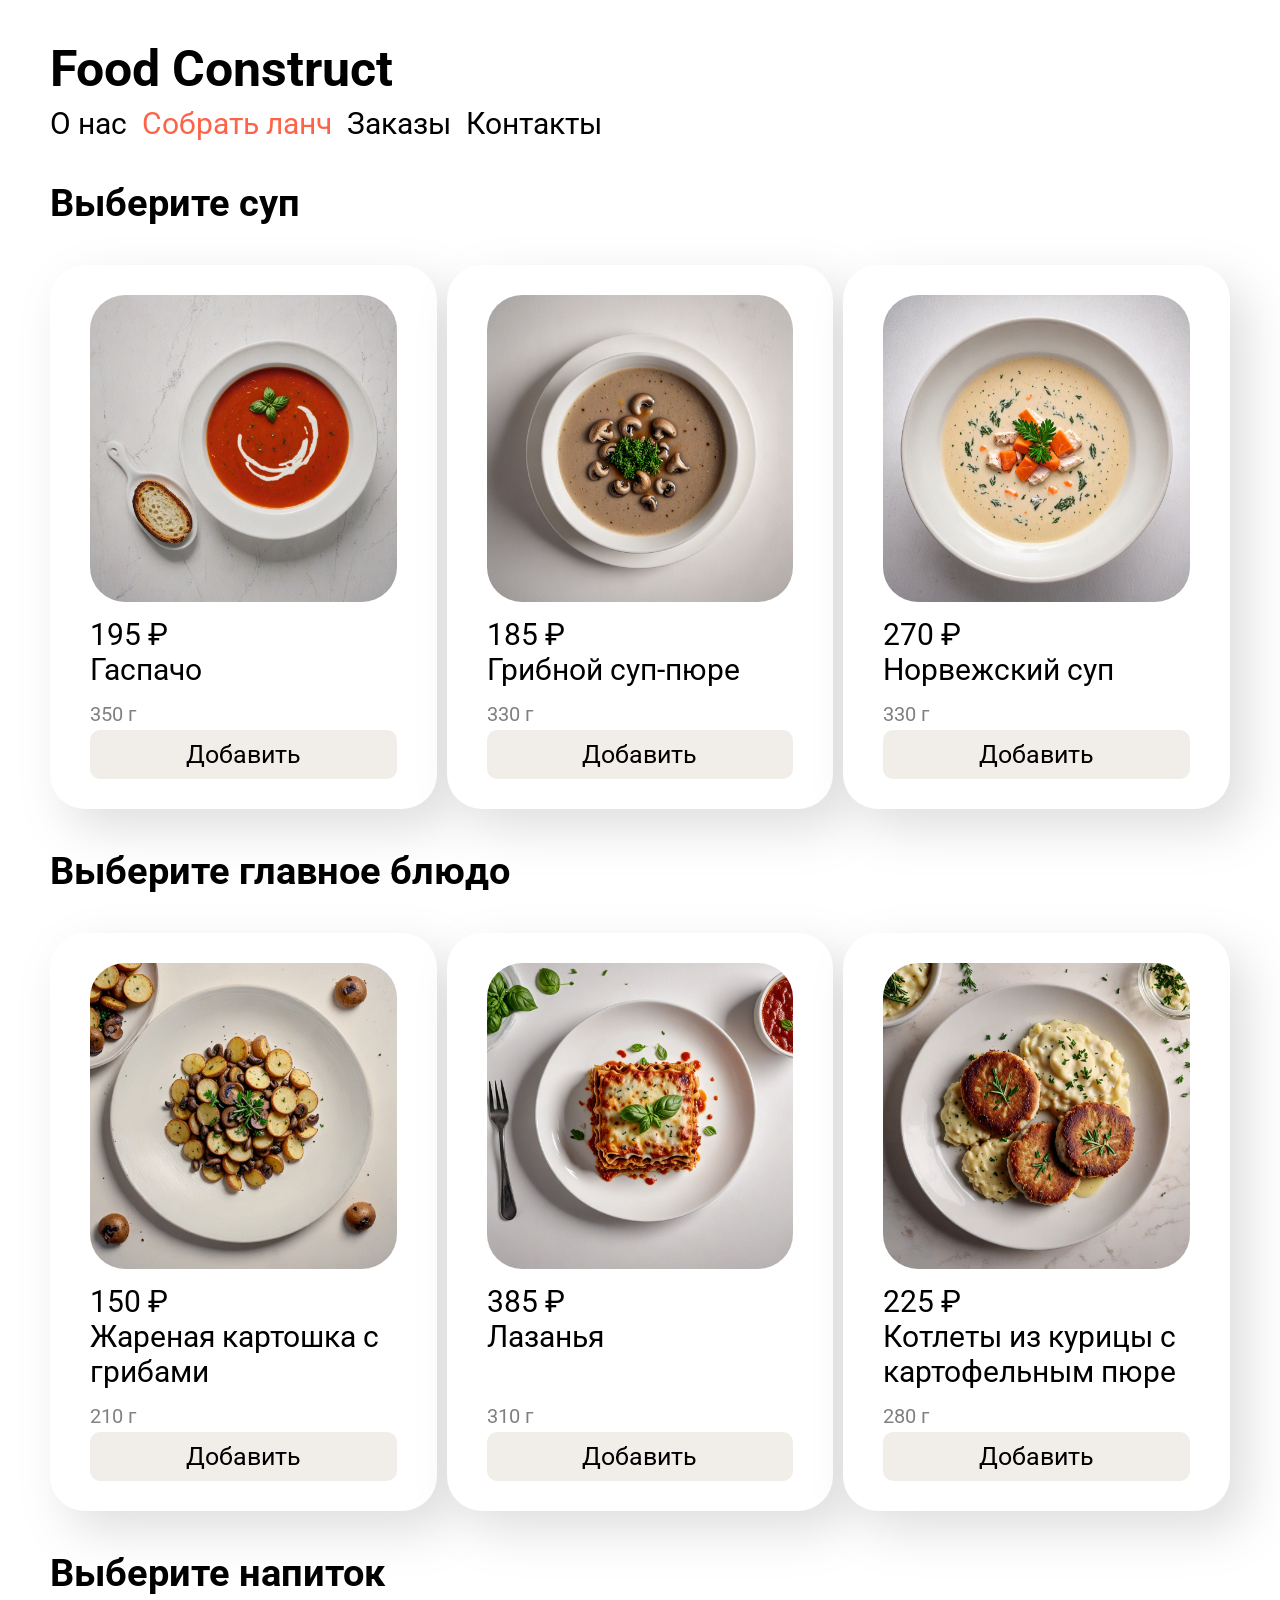
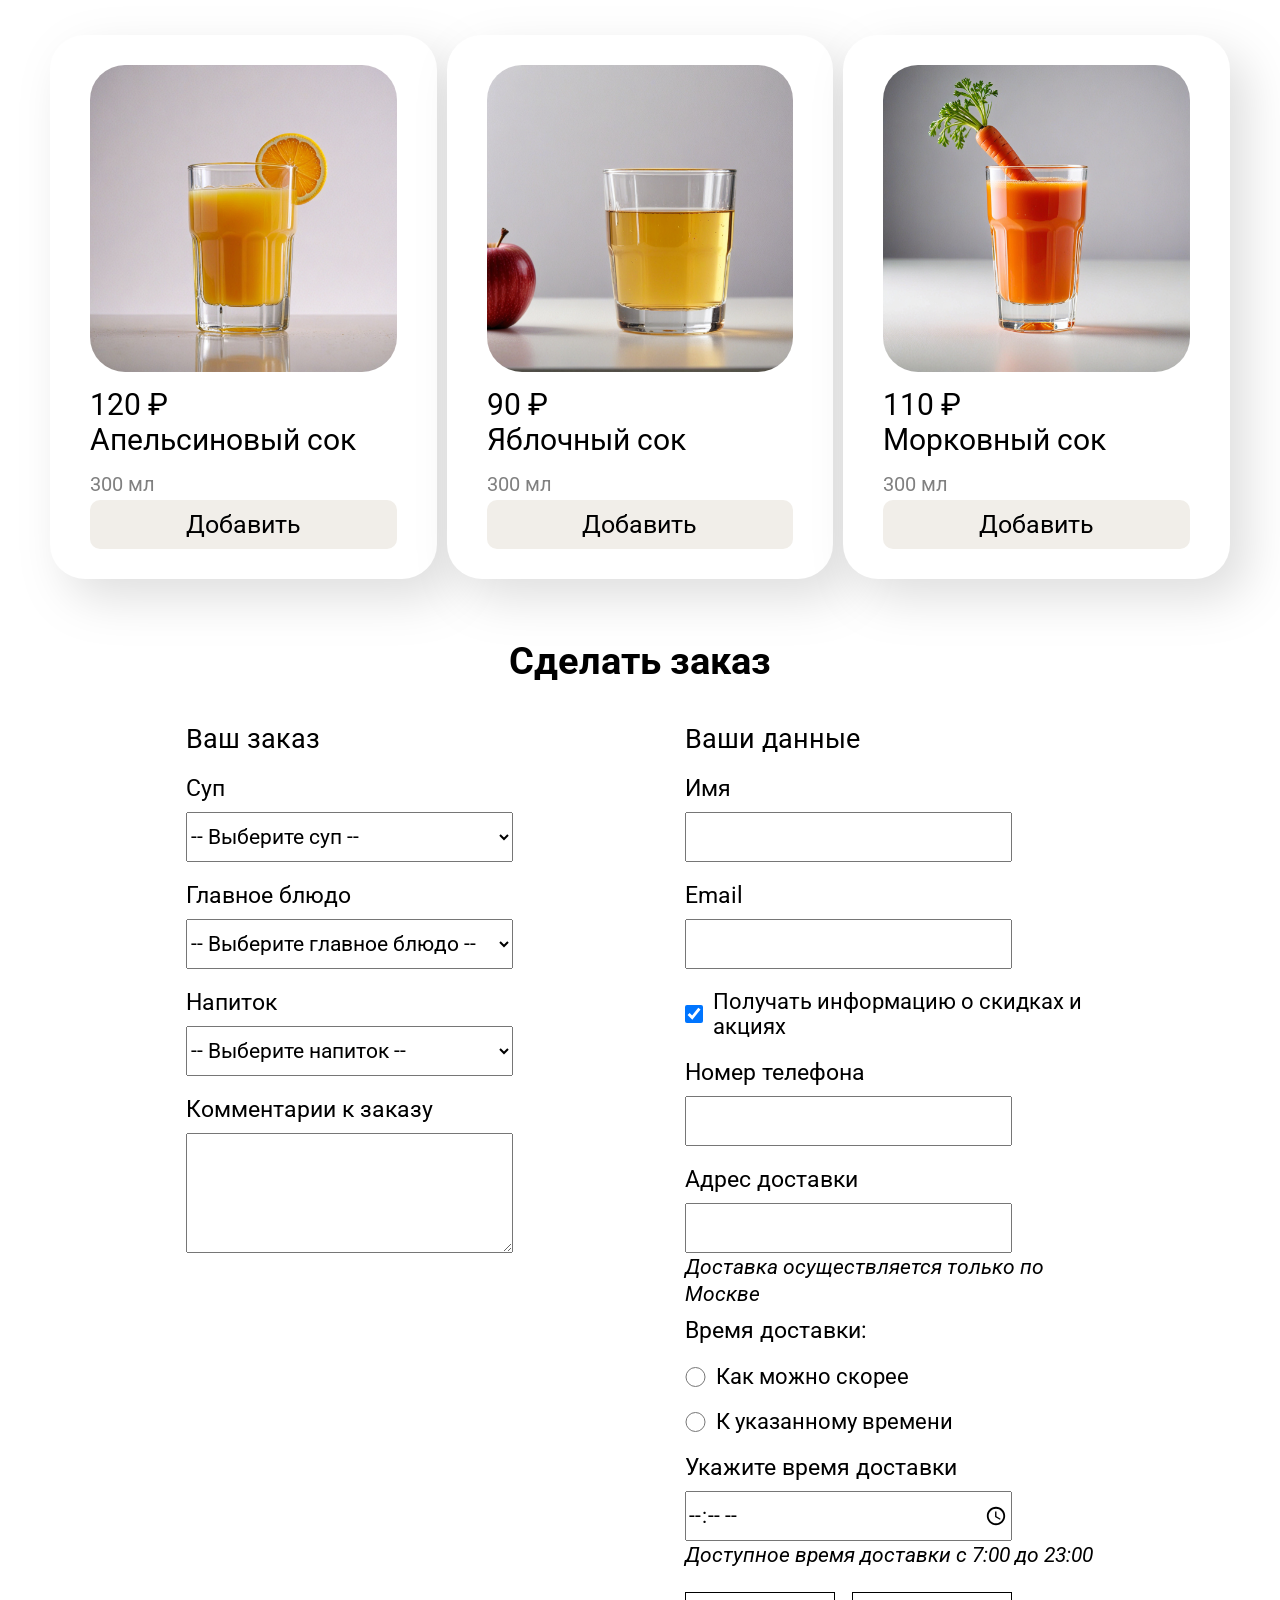
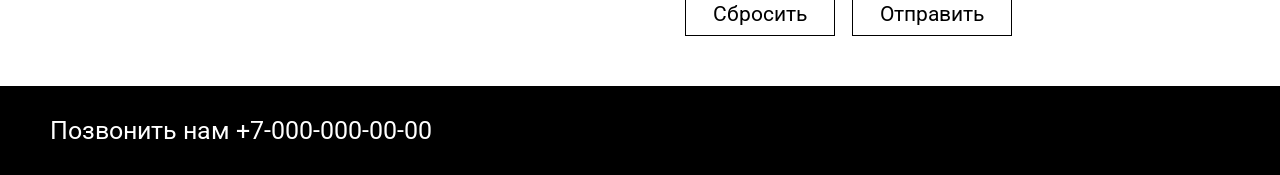
==== make_lunch.html @ e3c6b000 "laba 3" ====
<!DOCTYPE html>
<html lang="ru">
<head>
  <meta charset="UTF-8">
  <meta name="viewport" content="width=device-width, initial-scale=1.0">
  <link rel="stylesheet" href="./styles/make_lunch.css">
  <link rel="preconnect" href="https://fonts.googleapis.com">
  <link rel="preconnect" href="https://fonts.gstatic.com" crossorigin>
  <link href="https://fonts.googleapis.com/css2?family=Roboto:ital,wght@0,100;0,300;0,400;0,500;0,700;0,900;1,100;1,300;1,400;1,500;1,700;1,900&display=swap" rel="stylesheet">
  <title>Vidanova</title>
</head>
<body>
  <header>
    <h1>Food Construct</h1>
    <nav>
        <a href="./index.html">О нас</a>
        <a class="active" href="./make_lunch.html">Собрать ланч</a>
        <a href="#popular">Заказы</a>
        <a href="#contacts">Контакты</a>
    </nav>
  </header>
  <main>
    <section>
      <h2>Выберите суп</h2>
      <div class="dish" id="dish_soup">
        <div class="dish_elem">
          <img src="./src/soups/gazpacho.jpg" alt="soup">
          <p class="price">195 &#8381</p>
          <p class="name">Гаспачо</p>
          <p class="weight">350 г</p>
          <button>Добавить</button>
        </div>
        <div class="dish_elem">
          <img src="./src/soups/mushroom_soup.jpg" alt="soup">
          <p class="price">185 &#8381</p>
          <p class="name">Грибной суп-пюре</p>
          <p class="weight">330 г</p>
          <button>Добавить</button>
        </div>
        <div class="dish_elem">
          <img src="./src/soups/norwegian_soup.jpg" alt="soup">
          <p class="price">270 &#8381</p>
          <p class="name">Норвежский суп</p>
          <p class="weight">330 г</p>
          <button>Добавить</button>
        </div>
      </div>
    </section>
    <section>
      <h2>Выберите главное блюдо</h2>
      <div class="dish" id="dish_main_dish">
        <div class="dish_elem">
          <img src="./src/main_course/friedpotatoeswithmushrooms1.jpg" alt="main_dish ">
          <p class="price">150 &#8381</p>
          <p class="name">Жареная картошка с грибами</p>
          <p class="weight">210 г</p>
          <button>Добавить</button>
        </div>
        <div class="dish_elem">
          <img src="./src/main_course/lasagna.jpg" alt="main_dish">
          <p class="price">385 &#8381</p>
          <p class="name">Лазанья</p>
          <p class="weight">310 г</p>
          <button>Добавить</button>
        </div>
        <div class="dish_elem">
          <img src="./src/main_course/chickencutletsandmashedpotatoes.jpg" alt="main_dish">
          <p class="price">225 &#8381</p>
          <p class="name">Котлеты из курицы с картофельным пюре</p>
          <p class="weight">280 г</p>
          <button>Добавить</button>
        </div>
      </div>
    </section>
    <section>
      <h2>Выберите напиток</h2>
      <div class="dish" id="dish_juice">
        <div class="dish_elem">
          <img src="./src/beverages/orangejuice.jpg" alt="juice">
          <p class="price">120 &#8381</p>
          <p class="name">Апельсиновый сок</p>
          <p class="weight">300 мл</p>
          <button>Добавить</button>
        </div>
        <div class="dish_elem">
          <img src="./src/beverages/applejuice.jpg" alt="juice">
          <p class="price">90 &#8381</p>
          <p class="name">Яблочный сок</p>
          <p class="weight">300 мл</p>
          <button>Добавить</button>
        </div>
        <div class="dish_elem">
          <img src="./src/beverages/carrotjuice.jpg" alt="juice">
          <p class="price">110 &#8381</p>
          <p class="name">Морковный сок</p>
          <p class="weight">300 мл</p>
          <button>Добавить</button>
        </div>
      </div>
    </section>
    <form action="https://httpbin.org/post" method="post">
      <div class="create_order">
        <h2>Сделать заказ</h2>
        <div class="block_create_order">
          <div class="info">
            <p class="order_and_data">Ваш заказ</p>
            <label for="soup">
              <p>Суп</p>
              <select id="soup" name="soup" required>
                <option value="">-- Выберите суп --</option>
                <option value="gaspacho">Гаспачо</option>
                <option value="mushroom">Грибной суп-пюре</option>
                <option value="norvezskiy">Норвежский суп</option>
              </select>
            </label>
            <label for="main_dish">
              <p>Главное блюдо</p>
              <select id="main_dish" name="main_dish" required>
                <option value="">-- Выберите главное блюдо --</option>
                <option value="friedpotato">Жареная картошка с грибами</option>
                <option value="lasagna">Лазанья</option>
                <option value="chicken">Котлеты из курицы с картофельным пюре</option>
              </select>
            </label>
            <label for="drink">
              <p>Напиток</p>
              <select id="drink" name="drink" required>
                <option value="">-- Выберите напиток --</option>
                <option value="orange_juice">Апельсиновый сок</option>
                <option value="aplle_juice">Яблочный сок</option>
                <option value="carrot_juise">Морковный сок</option>
              </select>
            </label>
            <label for="comments">
              <p>Комментарии к заказу</p>
              <textarea name="comments" id="comments"></textarea>
            </label>
          </div>
          <div class="info">
            <p class="order_and_data">Ваши данные</p>
            <label for="name">
              <p>Имя</p>
              <input type="text" id="name" required>
            </label>
            <label for="email">
              <p>Email</p>
              <input type="email" id="email" required>
            </label>
            <label class="checkbox_radio" for="information">
              <input type="checkbox" id="information" checked>
              <p>Получать информацию о скидках и акциях</p>
            </label>
            <label for="phone">
              <p>Номер телефона </p>
              <input type="tel" id="phone" required>
            </label>
            <label for="address">
              <p>Адрес доставки</p>
              <input type="text" id="address" required>
              <p><em>Доставка осуществляется только по Москве</em></p>
            </label>
            <div class="time">
              <p>Время доставки:</p>
              <label class="checkbox_radio" for="radio_1">
                <input name="time" type="radio" id="radio_1" required>
                <p>Как можно скорее</p>
              </label>
              <label class="checkbox_radio" for="radio_2">
                <input name="time" type="radio" id="radio_2" required>
                <p>К указанному времени</p>
              </label>
            </div>
            <label for="time_delivery">
              <p>Укажите время доставки</p>
              <input type="time" id="time_delivery" min="07:00" max="23:00" step="300" required>
              <p><em>Доступное время доставки с 7:00 до 23:00</em></p>
            </label>
            <div class="order_buttons">
              <button type="reset" class="form_button">Сбросить</button>
              <button type="submit" class="form_button">Отправить</button>
            </div>
          </div>
        </div>
      </div>
    </form>
    </main>
  <footer id="contacts">
    <p>Позвонить нам +7-000-000-00-00</p>
  </footer>
  <!-- <script type="module" src="make_lunch.js"></script> -->
</body>
</html>
---- styles/make_lunch.css ----
:root {
  font-size: 62.5%;
}

*{
  margin: 0;
  box-sizing: border-box;
  font-family: "Roboto", sans-serif;
  font-style: normal;
}

.active {
  color: tomato;
}

body{
  font-size: 2.5rem;
  min-height: 100vh;
  display: flex;
  flex-direction: column;
}

header {
  margin-top: 40px;
  padding: 0 50px;
}

nav{
  font-size: 3rem;
  margin-top: 8px;
  margin-bottom: 40px;
  display: flex;
  flex-wrap: wrap;
}

nav a {
  margin-right: 15px;
}

nav a:last-child {
  margin-right: 0;
}

a{
  text-decoration: none;
  color: black ;
}

a:hover {
  color:tomato;
}

main {
  padding: 0 50px;
}

.dish {
  display: grid;
  grid-template-columns: 1fr 1fr 1fr;
  grid-column-gap: 10px;
  margin: 4rem 0;
}

.dish_elem {
  display: flex;
  padding: 30px 40px;
  flex-direction: column;
  border-radius: 35px;
  cursor: pointer;
  filter: drop-shadow(17px 19px 24px rgba(0, 0, 0, 0.13));
  background-color: white;
}

.dish_elem:hover {
  border: 2px solid tomato;
}

.dish_elem:hover button {
  background-color: lightgray;
}

img {
  width: 100%;
  border-radius: 35px;
}

.price {
  font-size: 3rem;
  margin-top: 15px;
}

.name {
  font-size: 3rem;
  margin: 0 0 15px 0;
}

.weight {
  color: grey;
  font-size: 2rem;
  margin-top: auto;
}

button {
  background-color: #f1eee9;
  padding: 10px 30px;
  border-radius: 10px;
  cursor: pointer;
  border: 0;
  font-size: 2.5rem;
  margin-top: 4px;
}

footer {
  background-color: black;
  color: white;
  padding: 30px 50px;
  margin-top: auto;
}

.create_order {
  display: flex;
  flex-direction: column;
  align-items: center;
  padding: 2rem 0 5rem 0;
}

.block_create_order {
  display: flex;
  justify-content: space-between;
  font-size: 2.3rem;
  margin-top: 4rem;
}

.order_and_data {
  font-size: 2.7rem;
}

.info {
  width: 45%;
  height: auto;
}

label {
  display: block;
  margin-top: 2rem;
}

label p {
  margin-bottom: 1rem;
}

input, select {
  font-size: 2.1rem;
  width: 80%;
  height: 5rem;
}

textarea {
  font-size: 2.1rem;
  width: 80%;
  height: 12rem;
}

.checkbox_radio {
  display: flex;
  align-items: center;
  font-size: 2.2rem;
}

.checkbox_radio input{
  margin-right: 1rem;
  width: 5%;
  height: 2rem;
}

.checkbox_radio p {
  margin-bottom: 0;
}

em {
  font-size: 2.1rem;
  font-style: italic;
}

.form_button {
  border: black solid 1.7px;
  border-radius: 0;
  background-color: white;
  font-size: 2.1rem;
  text-align: center;
  padding: 0.9rem 2.7rem;
}

.order_buttons {
  display: flex;
  width: 80%;
  justify-content: space-between;
  margin-top: 2rem;
}

@media screen and (max-width: 800px ) {
  .dish {
    grid-template-columns: 1fr;
  }
  nav {
    justify-content: space-between;
  }
}

@media screen and (max-width: 600px ) {
  h1 {
    text-align: center;
  }
  .dish {
    grid-template-columns: 1fr;
  }
  nav {
    flex-direction: column;
    align-items: center;
    font-size: calc(3rem + 4px);
  }
}
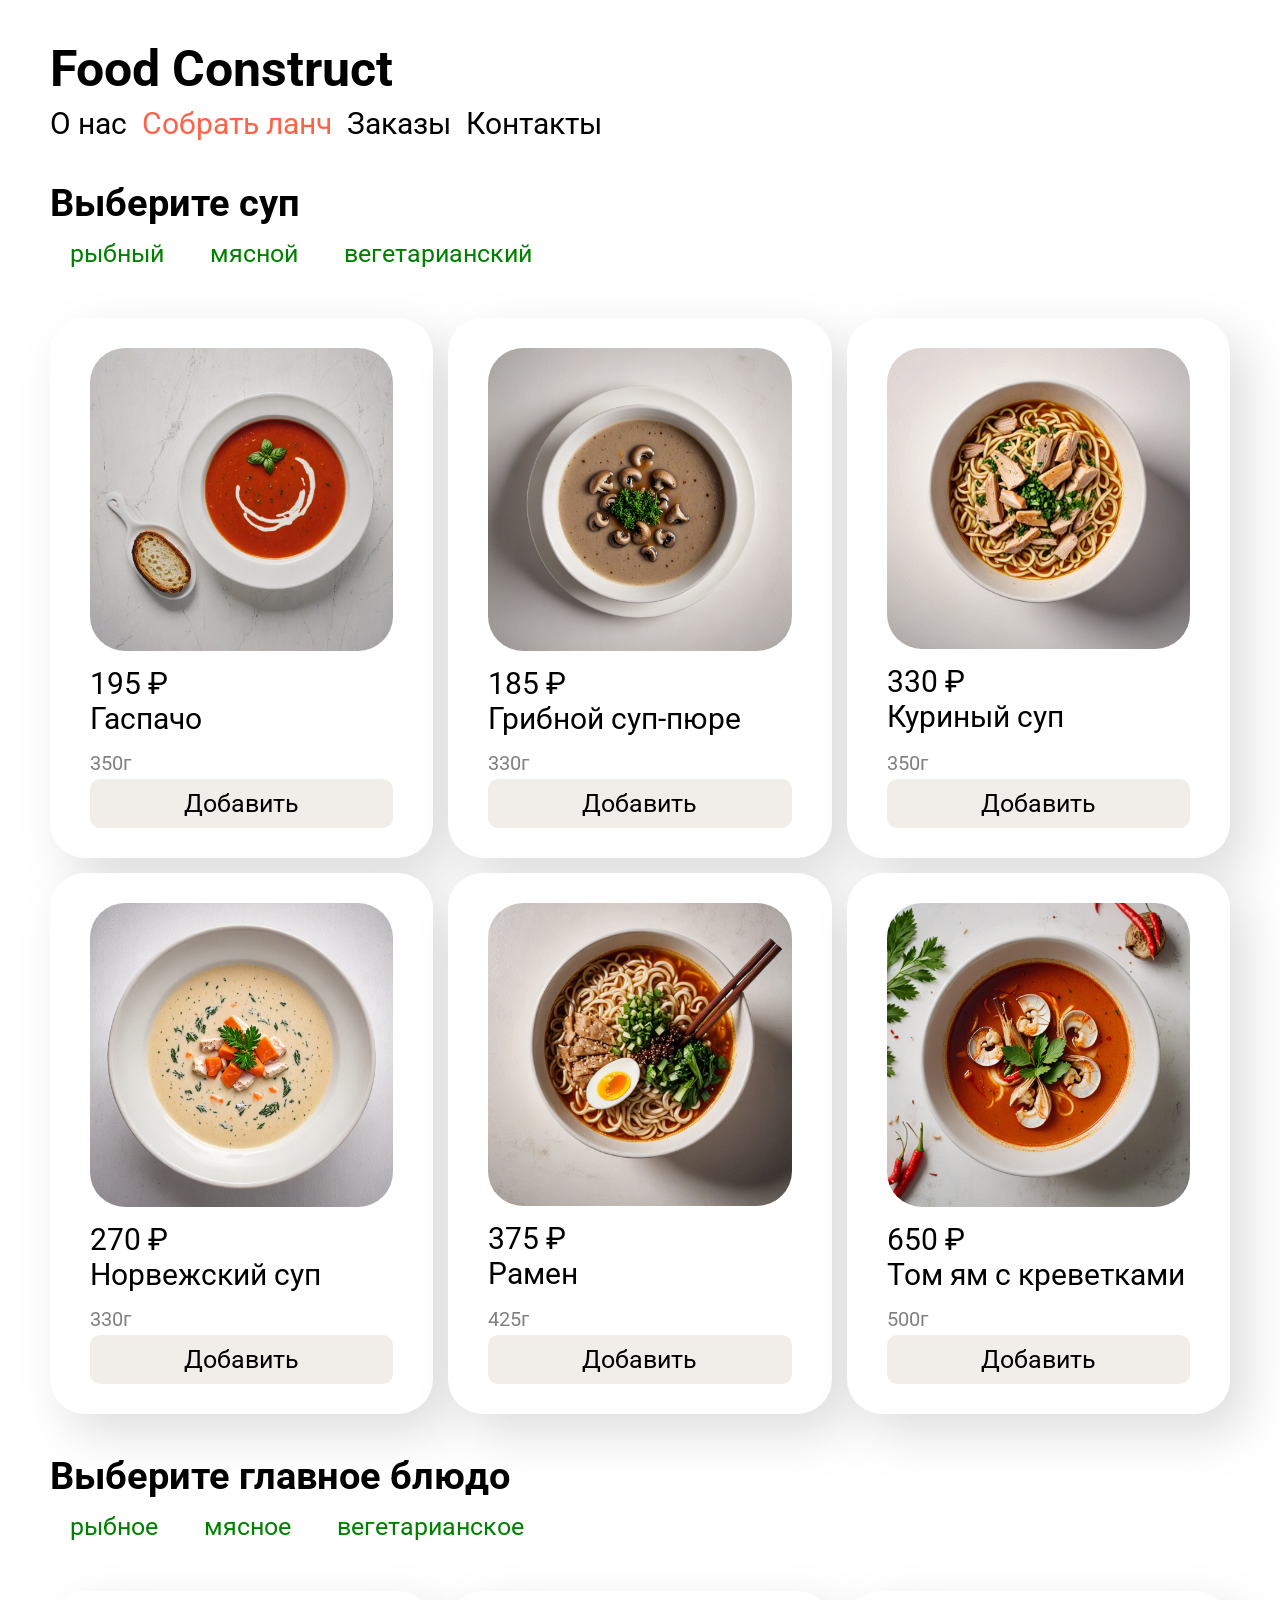
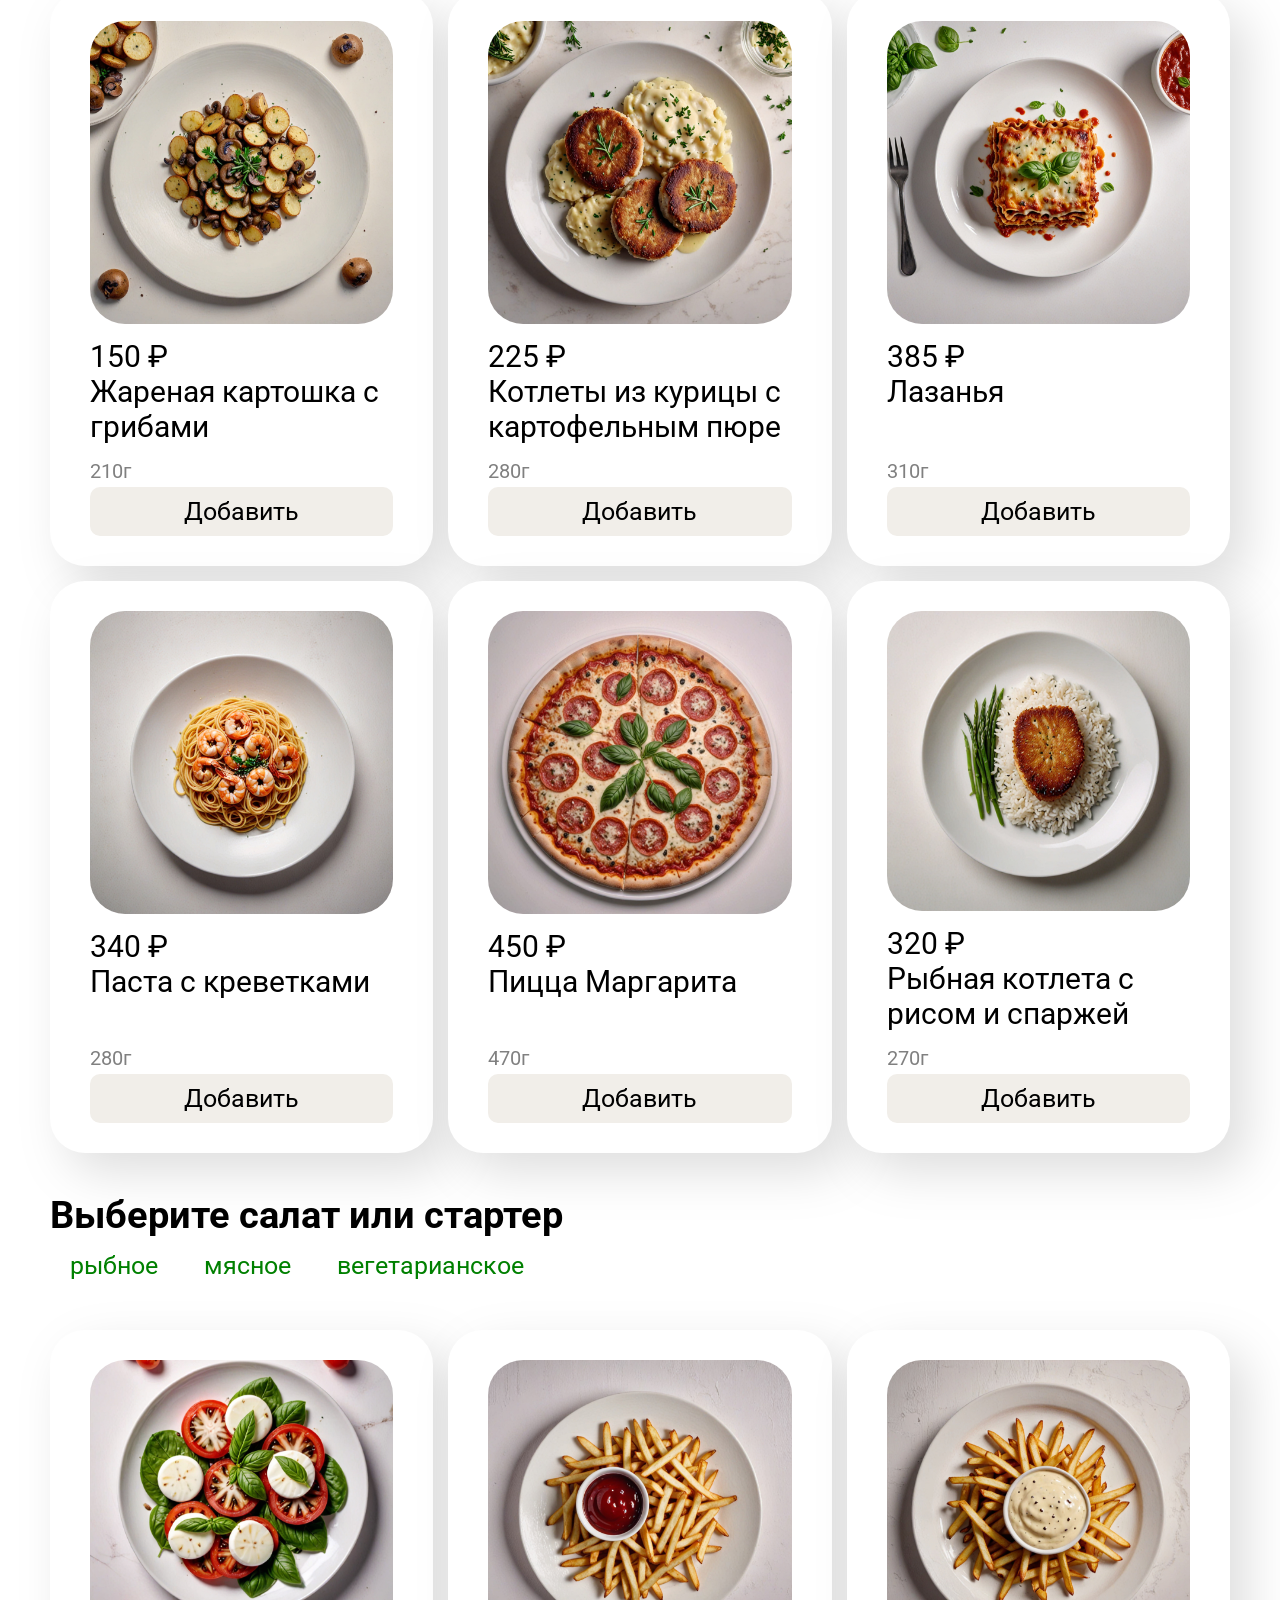
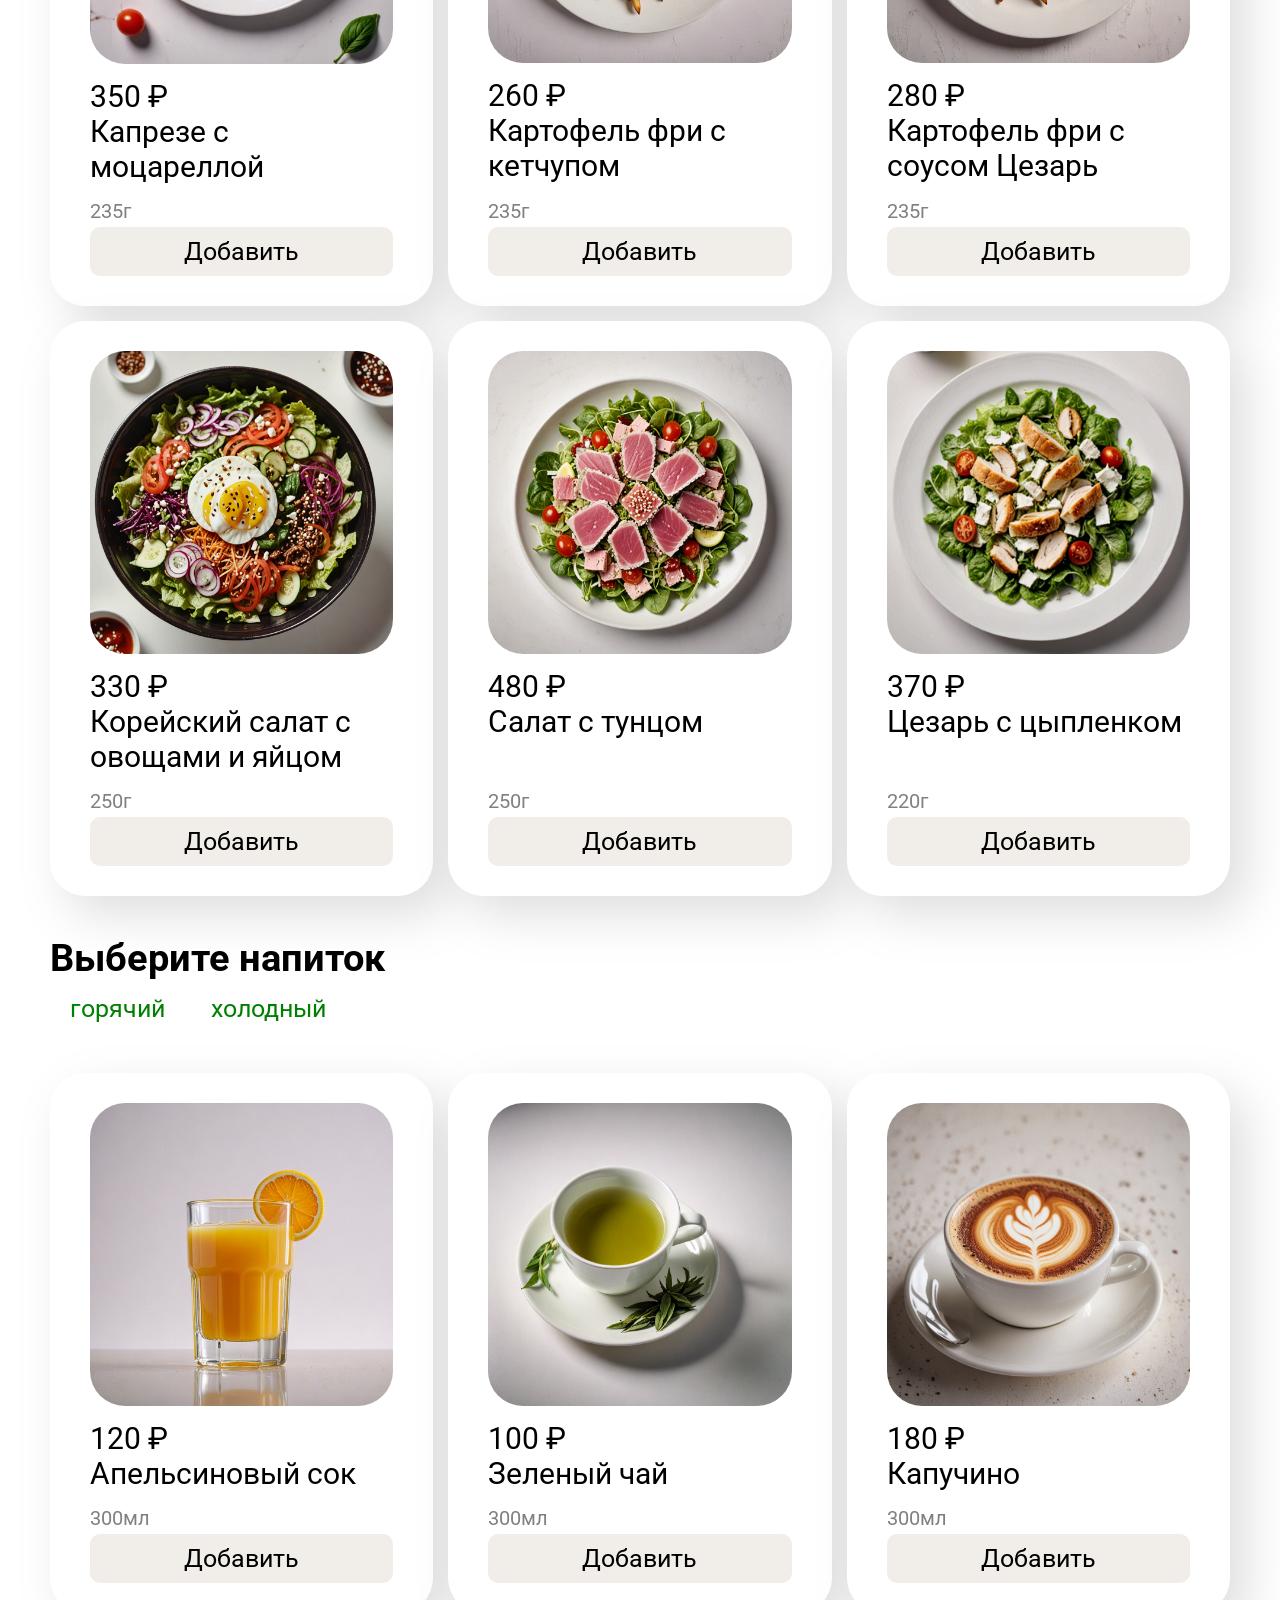
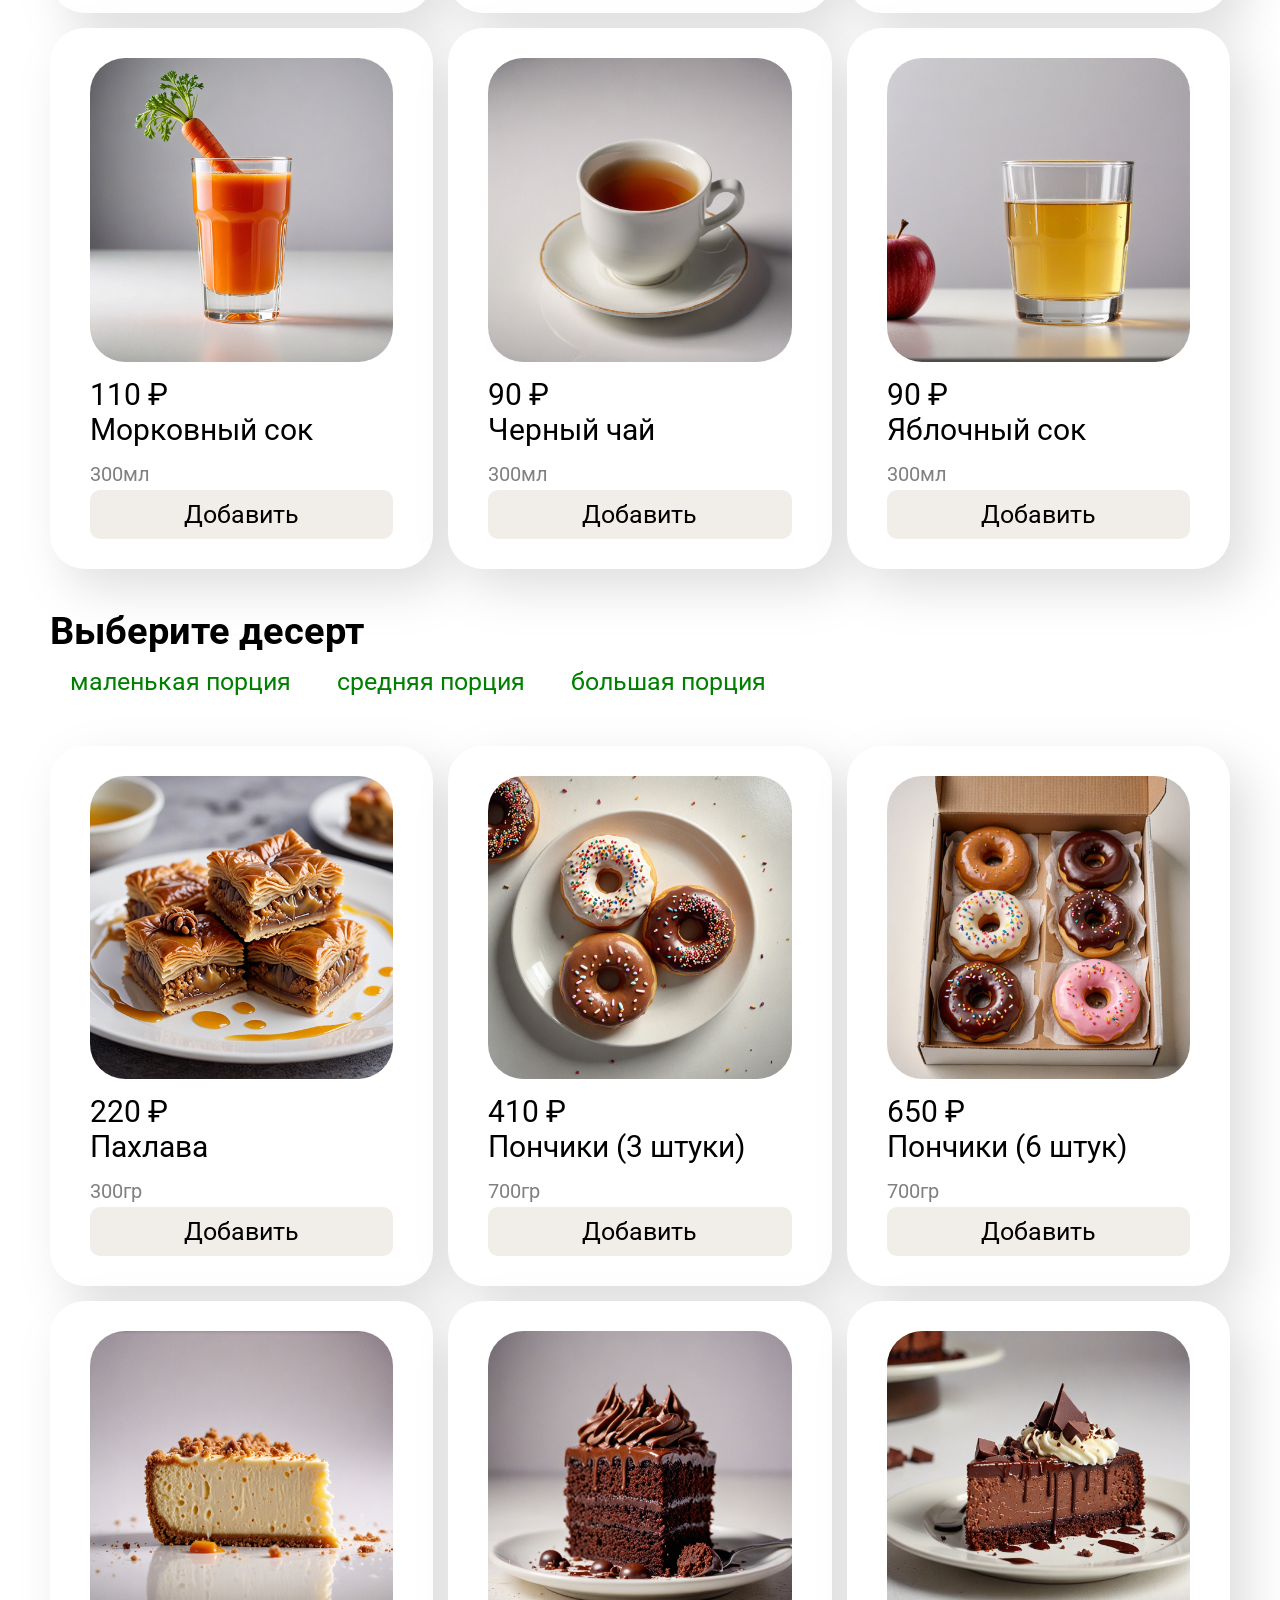
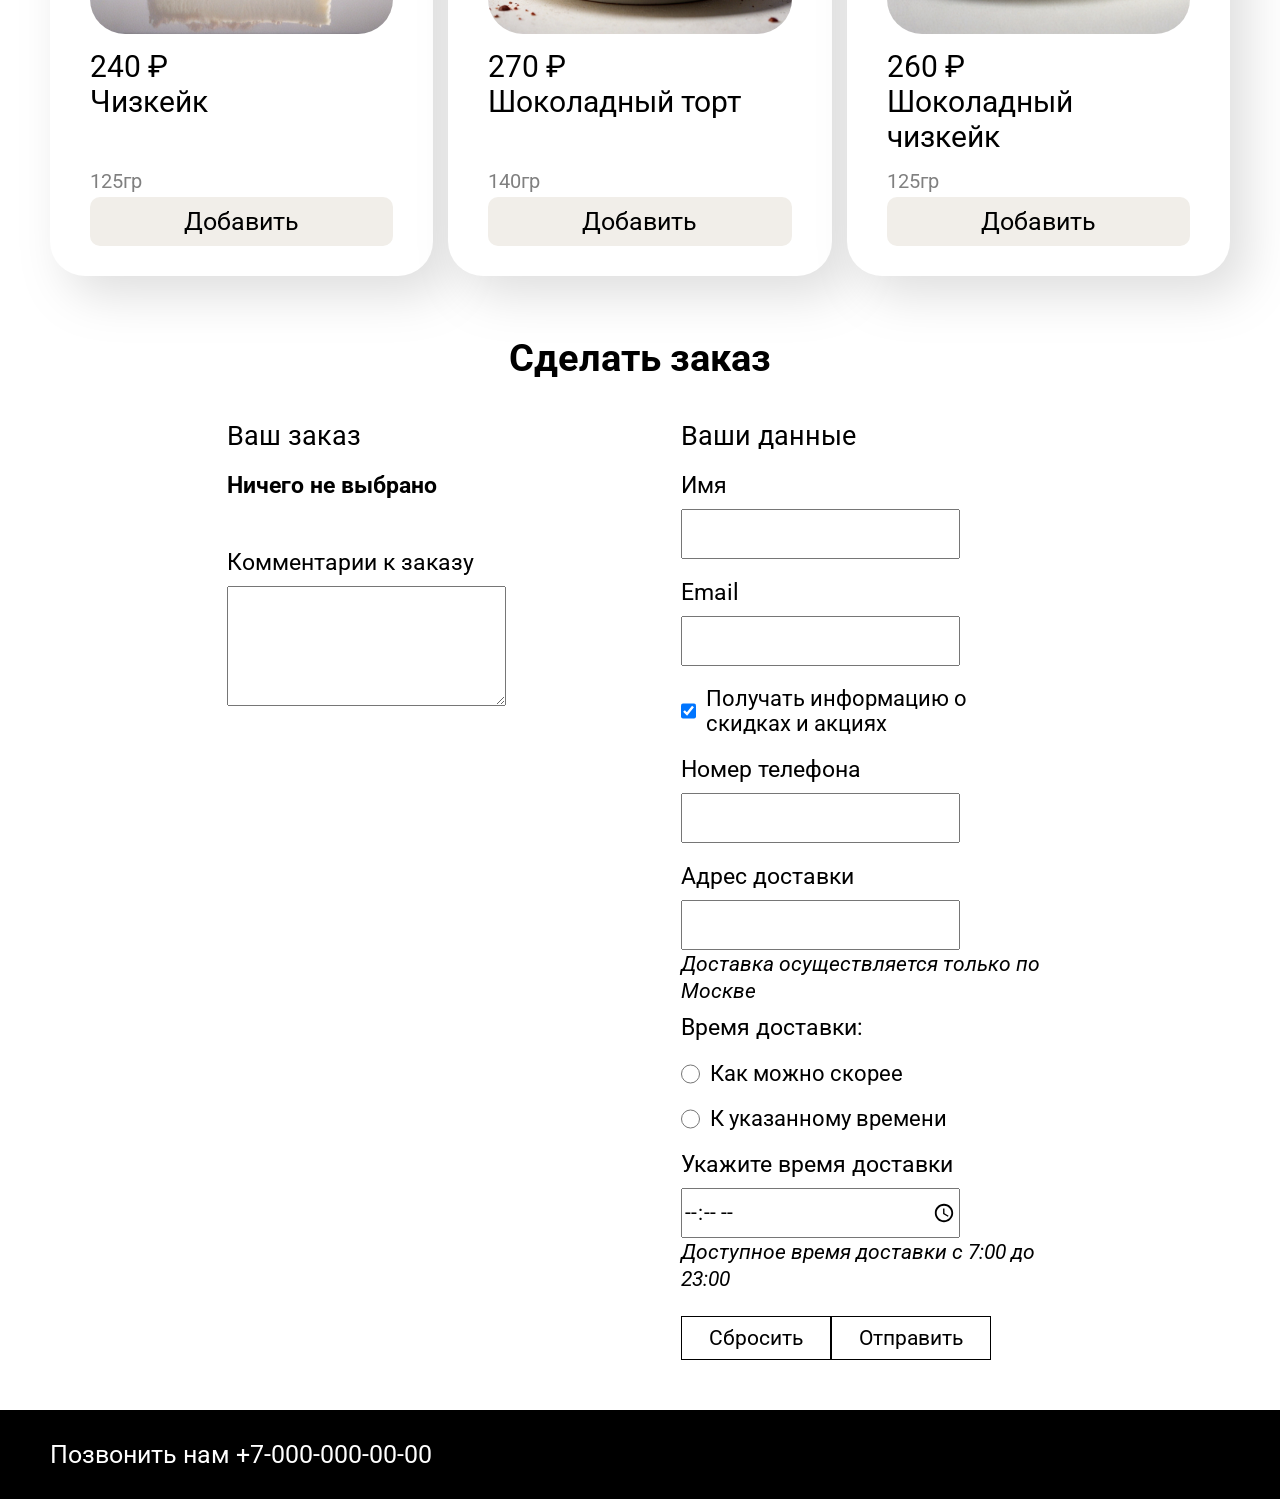
==== commit 6d6d9c68: "laba 4,5" ====
--- a/make_lunch.html
+++ b/make_lunch.html
@@ -22,80 +22,50 @@
   <main>
     <section>
       <h2>Выберите суп</h2>
-      <div class="dish" id="dish_soup">
-        <div class="dish_elem">
-          <img src="./src/soups/gazpacho.jpg" alt="soup">
-          <p class="price">195 &#8381</p>
-          <p class="name">Гаспачо</p>
-          <p class="weight">350 г</p>
-          <button>Добавить</button>
-        </div>
-        <div class="dish_elem">
-          <img src="./src/soups/mushroom_soup.jpg" alt="soup">
-          <p class="price">185 &#8381</p>
-          <p class="name">Грибной суп-пюре</p>
-          <p class="weight">330 г</p>
-          <button>Добавить</button>
-        </div>
-        <div class="dish_elem">
-          <img src="./src/soups/norwegian_soup.jpg" alt="soup">
-          <p class="price">270 &#8381</p>
-          <p class="name">Норвежский суп</p>
-          <p class="weight">330 г</p>
-          <button>Добавить</button>
-        </div>
+      <div>
+        <button class="filter_button" data-kind="fish" data-active="false">рыбный</button>
+        <button class="filter_button" data-kind="meat" data-active="false">мясной</button>
+        <button class="filter_button" data-kind="veg" data-active="false">вегетарианский</button>
+      </div>
+      <div class="dish" id="dish_soup"></div>
+    </section>
+    <section>
+      <h2>Выберите главное блюдо</h2>
+      <div>
+        <button class="filter_button" data-kind="fish" data-active="false">рыбное</button>
+        <button class="filter_button" data-kind="meat" data-active="false">мясное</button>
+        <button class="filter_button" data-kind="veg" data-active="false">вегетарианское</button>
+      </div>
+      <div class="dish" id="dish_main_dish">
       </div>
     </section>
     <section>
-      <h2>Выберите главное блюдо</h2>
-      <div class="dish" id="dish_main_dish">
-        <div class="dish_elem">
-          <img src="./src/main_course/friedpotatoeswithmushrooms1.jpg" alt="main_dish ">
-          <p class="price">150 &#8381</p>
-          <p class="name">Жареная картошка с грибами</p>
-          <p class="weight">210 г</p>
-          <button>Добавить</button>
-        </div>
-        <div class="dish_elem">
-          <img src="./src/main_course/lasagna.jpg" alt="main_dish">
-          <p class="price">385 &#8381</p>
-          <p class="name">Лазанья</p>
-          <p class="weight">310 г</p>
-          <button>Добавить</button>
-        </div>
-        <div class="dish_elem">
-          <img src="./src/main_course/chickencutletsandmashedpotatoes.jpg" alt="main_dish">
-          <p class="price">225 &#8381</p>
-          <p class="name">Котлеты из курицы с картофельным пюре</p>
-          <p class="weight">280 г</p>
-          <button>Добавить</button>
-        </div>
+      <h2>Выберите салат или стартер</h2>
+      <div>
+        <button class="filter_button" data-kind="fish" data-active="false">рыбное</button>
+        <button class="filter_button" data-kind="meat" data-active="false">мясное</button>
+        <button class="filter_button" data-kind="veg" data-active="false">вегетарианское</button>
+      </div>
+      <div class="dish" id="dish_salad_starter">
       </div>
     </section>
     <section>
       <h2>Выберите напиток</h2>
-      <div class="dish" id="dish_juice">
-        <div class="dish_elem">
-          <img src="./src/beverages/orangejuice.jpg" alt="juice">
-          <p class="price">120 &#8381</p>
-          <p class="name">Апельсиновый сок</p>
-          <p class="weight">300 мл</p>
-          <button>Добавить</button>
-        </div>
-        <div class="dish_elem">
-          <img src="./src/beverages/applejuice.jpg" alt="juice">
-          <p class="price">90 &#8381</p>
-          <p class="name">Яблочный сок</p>
-          <p class="weight">300 мл</p>
-          <button>Добавить</button>
-        </div>
-        <div class="dish_elem">
-          <img src="./src/beverages/carrotjuice.jpg" alt="juice">
-          <p class="price">110 &#8381</p>
-          <p class="name">Морковный сок</p>
-          <p class="weight">300 мл</p>
-          <button>Добавить</button>
-        </div>
+      <div>
+        <button class="filter_button" data-kind="hot" data-active="false">горячий</button>
+        <button class="filter_button" data-kind="cold" data-active="false">холодный</button>
+      </div>
+      <div class="dish" id="dish_drink">
+      </div>
+    </section>
+    <section>
+      <h2>Выберите десерт</h2>
+      <div>
+        <button class="filter_button" data-kind="small" data-active="false">маленькая порция</button>
+        <button class="filter_button" data-kind="average" data-active="false">средняя порция</button>
+        <button class="filter_button" data-kind="big" data-active="false">большая порция</button>
+      </div>
+      <div class="dish" id="dish_dessert">
       </div>
     </section>
     <form action="https://httpbin.org/post" method="post">
@@ -104,35 +74,53 @@
         <div class="block_create_order">
           <div class="info">
             <p class="order_and_data">Ваш заказ</p>
-            <label for="soup">
-              <p>Суп</p>
-              <select id="soup" name="soup" required>
-                <option value="">-- Выберите суп --</option>
-                <option value="gaspacho">Гаспачо</option>
-                <option value="mushroom">Грибной суп-пюре</option>
-                <option value="norvezskiy">Норвежский суп</option>
-              </select>
-            </label>
-            <label for="main_dish">
-              <p>Главное блюдо</p>
-              <select id="main_dish" name="main_dish" required>
-                <option value="">-- Выберите главное блюдо --</option>
-                <option value="friedpotato">Жареная картошка с грибами</option>
-                <option value="lasagna">Лазанья</option>
-                <option value="chicken">Котлеты из курицы с картофельным пюре</option>
-              </select>
-            </label>
-            <label for="drink">
-              <p>Напиток</p>
-              <select id="drink" name="drink" required>
-                <option value="">-- Выберите напиток --</option>
-                <option value="orange_juice">Апельсиновый сок</option>
-                <option value="aplle_juice">Яблочный сок</option>
-                <option value="carrot_juise">Морковный сок</option>
-              </select>
-            </label>
+            <b><p id="no_dishes" class="no_dishes">Ничего не выбрано</p></b>
+            <div id="orders">
+              <label for="soup">
+                <div>
+                  <b><p>Суп</p></b>
+                  <p id="no_soup">Блюдо не выбрано</p>
+                  <input id="order_soup_value" type="hidden" name="order_soup" value="">
+                </div>
+              </label>
+              <label for="main_dish">
+                <div>
+                  <b><p>Главное блюдо</p></b>
+                  <p id="no_main_dish">Блюдо не выбрано</p>
+                  <input id="order_main_dish_value" type="hidden" name="order_main_dish" value="">
+                </div>
+              </label>
+              <label for="salad_starter">
+                <div>
+                  <b><p>Салат/стартер</p></b>
+                  <p id="no_salad_starter">Блюдо не выбрано</p>
+                  <input id="order_salad_starter_value" type="hidden" name="order_salad_starter" value="">
+                </div>
+              </label>
+              <label for="drink">
+                <div>
+                  <b><p>Напиток</p></b>
+                  <p id="no_drink">Напиток не выбран</p>
+                  <input id="order_drink_value" type="hidden" name="order_drink" value="">
+                </div>
+              </label>
+              <label for="dessert">
+                <div>
+                  <b><p>Десерт</p></b>
+                  <p id="no_dessert">Десерт не выбран</p>
+                  <input id="order_dessert_value" type="hidden" name="order_dessert" value="">
+                </div>
+              </label>
+              <label for="order_price_value">
+                <div>
+                  <b><p>Стоимость заказа</p></b>
+                  <p id="order_price"></p>
+                  <input id="order_price_value" type="hidden" name="order_price" value="">
+                </div>
+              </label>
+            </div>
             <label for="comments">
-              <p>Комментарии к заказу</p>
+              <p class="comments">Комментарии к заказу</p>
               <textarea name="comments" id="comments"></textarea>
             </label>
           </div>
@@ -140,23 +128,23 @@
             <p class="order_and_data">Ваши данные</p>
             <label for="name">
               <p>Имя</p>
-              <input type="text" id="name" required>
+              <input type="text" id="name" name="name" required>
             </label>
             <label for="email">
               <p>Email</p>
-              <input type="email" id="email" required>
+              <input type="email" id="email" name="email" required>
             </label>
             <label class="checkbox_radio" for="information">
-              <input type="checkbox" id="information" checked>
+              <input type="checkbox" id="information" name="information" checked>
               <p>Получать информацию о скидках и акциях</p>
             </label>
             <label for="phone">
               <p>Номер телефона </p>
-              <input type="tel" id="phone" required>
+              <input type="tel" id="phone" name="phone" required>
             </label>
             <label for="address">
               <p>Адрес доставки</p>
-              <input type="text" id="address" required>
+              <input type="text" id="address" name="address" required>
               <p><em>Доставка осуществляется только по Москве</em></p>
             </label>
             <div class="time">
@@ -172,7 +160,7 @@
             </div>
             <label for="time_delivery">
               <p>Укажите время доставки</p>
-              <input type="time" id="time_delivery" min="07:00" max="23:00" step="300" required>
+              <input type="time" name="time_delivery" id="time_delivery" min="07:00" max="23:00" step="300" required>
               <p><em>Доступное время доставки с 7:00 до 23:00</em></p>
             </label>
             <div class="order_buttons">
@@ -187,6 +175,6 @@
   <footer id="contacts">
     <p>Позвонить нам +7-000-000-00-00</p>
   </footer>
-  <!-- <script type="module" src="make_lunch.js"></script> -->
+  <script type="module" src="make_lunch.js"></script>
 </body>
 </html>
--- a/styles/make_lunch.css
+++ b/styles/make_lunch.css
@@ -57,7 +57,8 @@
 .dish {
   display: grid;
   grid-template-columns: 1fr 1fr 1fr;
-  grid-column-gap: 10px;
+  grid-column-gap: 1.5rem;
+  grid-row-gap: 1.5rem;
   margin: 4rem 0;
 }
 
@@ -126,13 +127,15 @@
 
 .block_create_order {
   display: flex;
-  justify-content: space-between;
+  justify-content:space-between;
   font-size: 2.3rem;
   margin-top: 4rem;
+  width: 70%;
 }
 
 .order_and_data {
   font-size: 2.7rem;
+  margin-bottom: 2rem;
 }
 
 .info {
@@ -151,13 +154,17 @@
 
 input, select {
   font-size: 2.1rem;
-  width: 80%;
+  width: 75%;
   height: 5rem;
 }
 
+.comments {
+  margin-top: 5rem;
+}
+
 textarea {
   font-size: 2.1rem;
-  width: 80%;
+  width: 75%;
   height: 12rem;
 }
 
@@ -193,9 +200,32 @@
 
 .order_buttons {
   display: flex;
-  width: 80%;
+  width: 75%;
   justify-content: space-between;
   margin-top: 2rem;
+}
+
+.filter_button {
+  padding: 1rem 2rem;
+  border-radius: 1rem;
+  cursor: pointer;
+  border: 0;
+  font-size: 2.5rem;
+  margin-top: 0.4rem;
+  background-color: white;
+  color: green;
+}
+
+.active_button {
+  padding: 1rem 2rem;
+  border-radius: 1rem;
+  cursor: pointer;
+  border: 0;
+  font-size: 2.5rem;
+  margin-top: 0.4rem;
+  background-color: rgb(184, 239, 184);
+  color: green;
+
 }
 
 @media screen and (max-width: 800px ) {
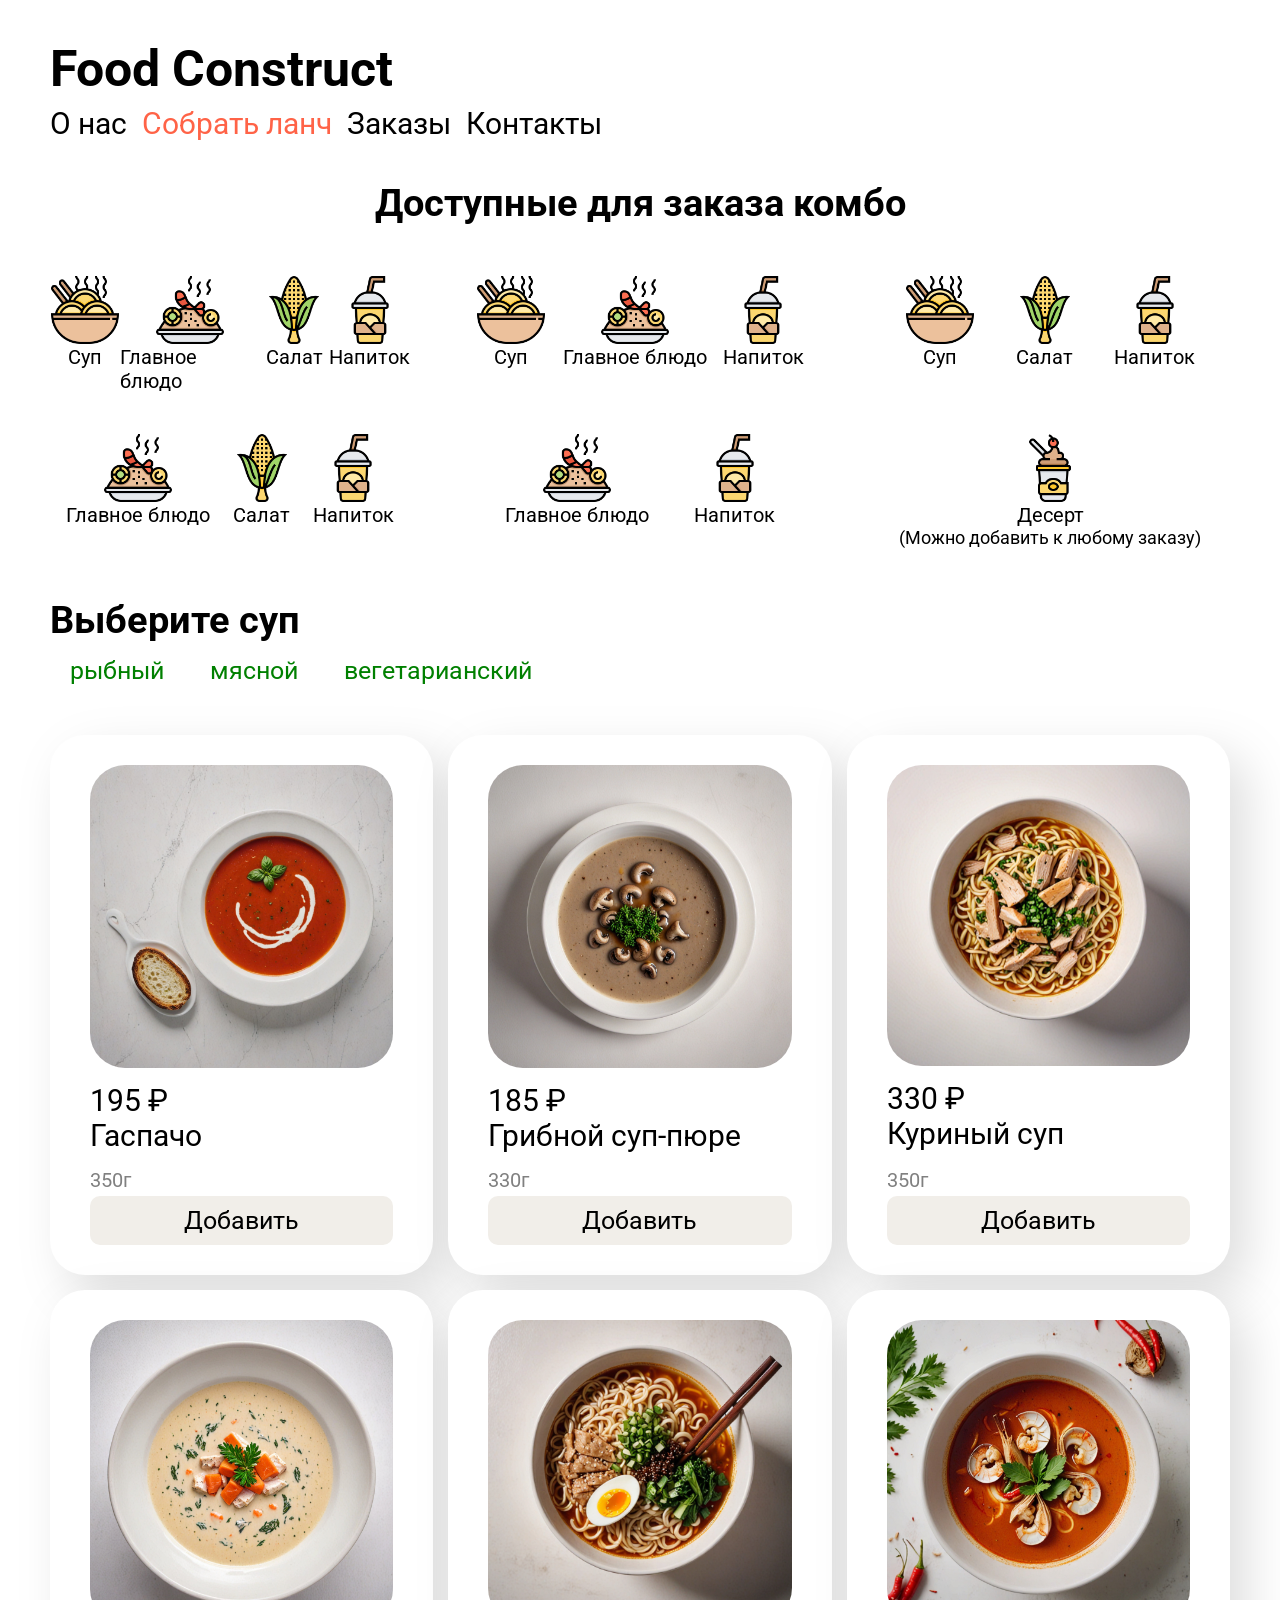
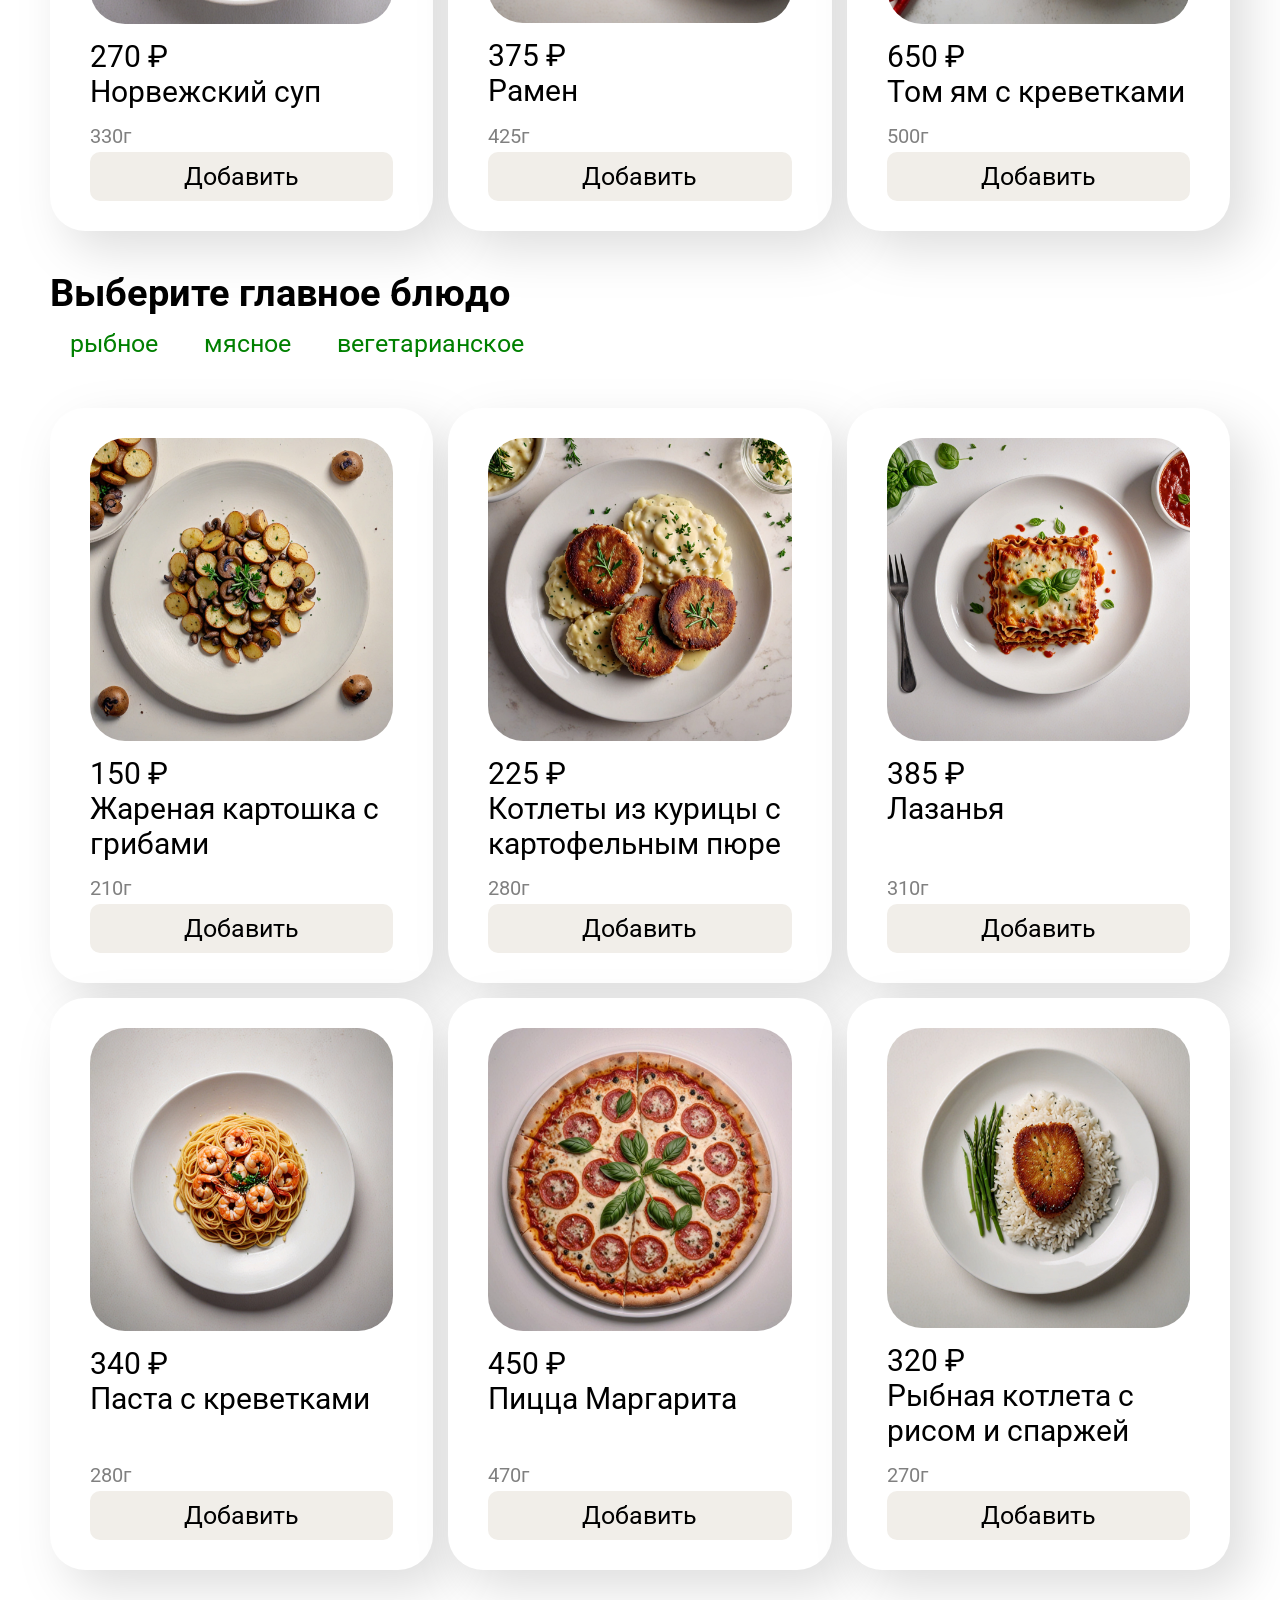
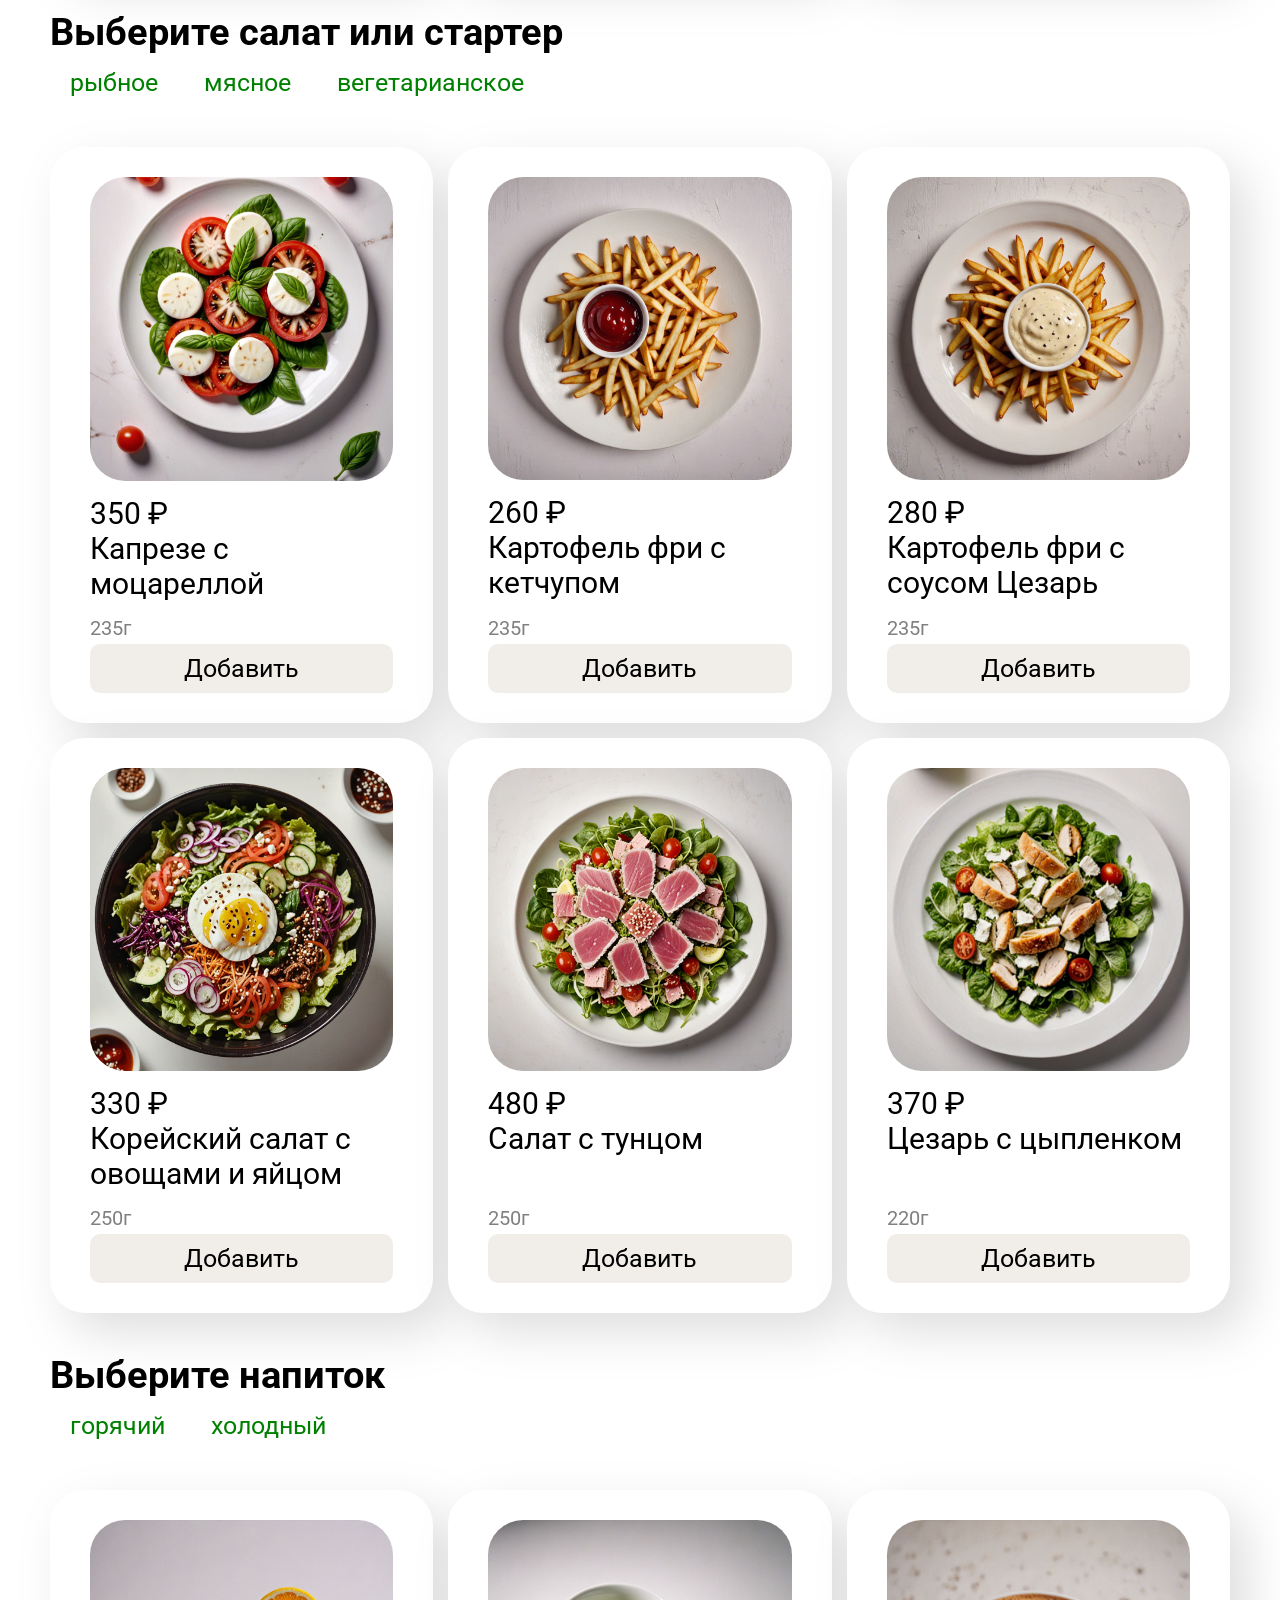
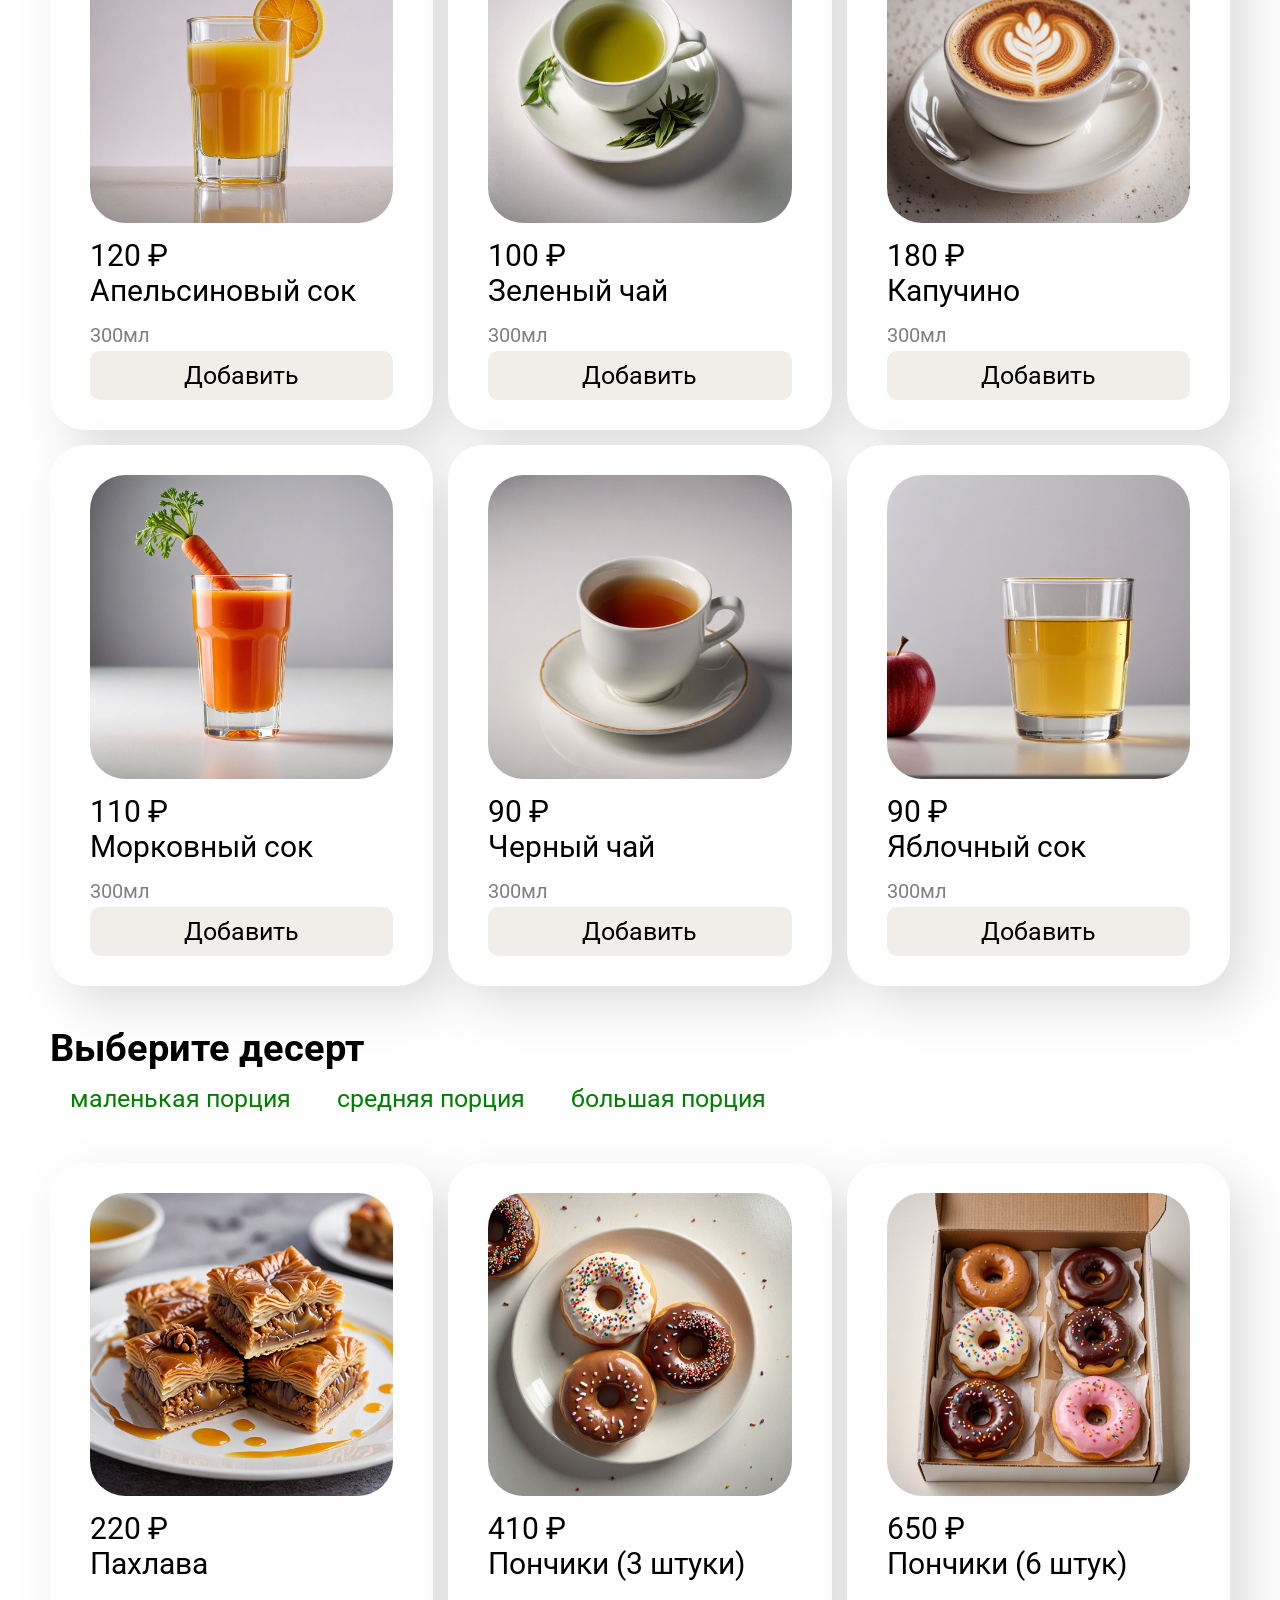
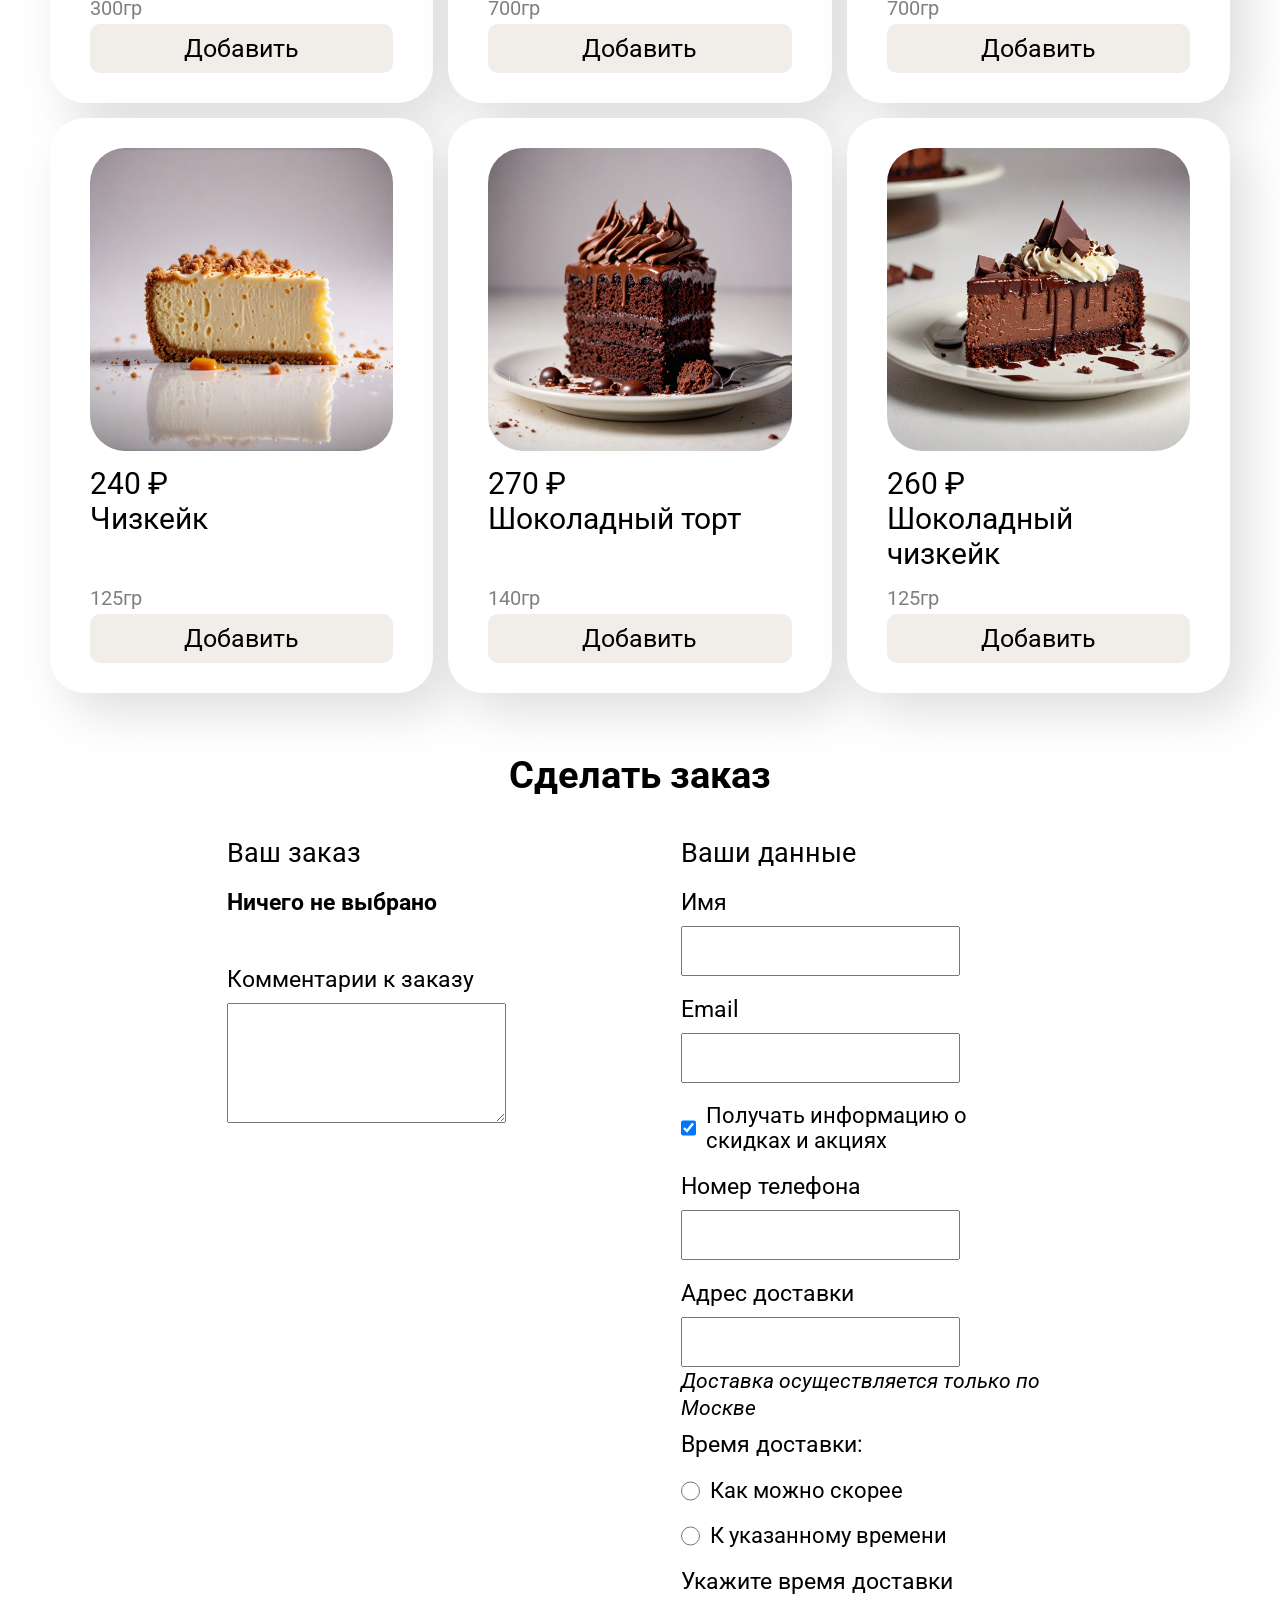
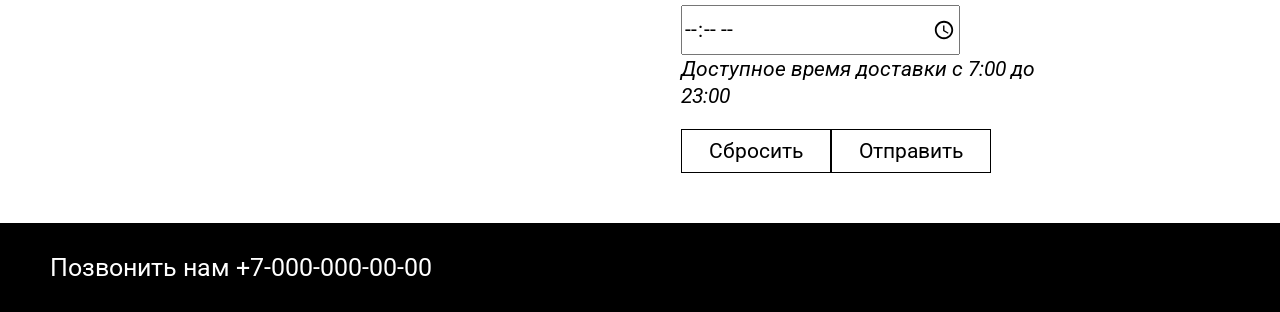
==== commit 88e9ee5e: "laba-6" ====
--- a/make_lunch.html
+++ b/make_lunch.html
@@ -20,6 +20,90 @@
     </nav>
   </header>
   <main>
+    <div id="notific">
+      <p id="notific_text">gg</p>
+      <button id="notific_button">Окей</button>
+    </div>
+    <h2 class="options_title">Доступные для заказа комбо</h2>
+    <div class="options">
+      <div class="lunch_options">
+        <div class="lunch_dish">
+          <img src="./icons/soup.png" alt="soup">
+          <p>Суп</p>
+        </div>
+        <div class="lunch_dish">
+          <img src="./icons/main.png" alt="main">
+          <p>Главное блюдо</p>
+        </div>
+        <div class="lunch_dish">
+          <img src="./icons/salad.png" alt="salad">
+          <p>Салат</p>
+        </div>
+        <div class="lunch_dish">
+          <img src="./icons/drink.png" alt="drink">
+          <p>Напиток</p>
+        </div>
+      </div>
+      <div class="lunch_options">
+        <div class="lunch_dish">
+          <img src="./icons/soup.png" alt="soup">
+          <p>Суп</p>
+        </div>
+        <div class="lunch_dish">
+          <img src="./icons/main.png" alt="main">
+          <p>Главное блюдо</p>
+        </div>
+        <div class="lunch_dish">
+          <img src="./icons/drink.png" alt="drink">
+          <p>Напиток</p>
+        </div>
+      </div>
+      <div class="lunch_options">
+        <div class="lunch_dish">
+          <img src="./icons/soup.png" alt="soup">
+          <p>Суп</p>
+        </div>
+        <div class="lunch_dish">
+          <img src="./icons/salad.png" alt="salad">
+          <p>Салат</p>
+        </div>
+        <div class="lunch_dish">
+          <img src="./icons/drink.png" alt="drink">
+          <p>Напиток</p>
+        </div>
+      </div>
+      <div class="lunch_options">
+        <div class="lunch_dish">
+          <img src="./icons/main.png" alt="main">
+          <p>Главное блюдо</p>
+        </div>
+        <div class="lunch_dish">
+          <img src="./icons/salad.png" alt="salad">
+          <p>Салат</p>
+        </div>
+        <div class="lunch_dish">
+          <img src="./icons/drink.png" alt="drink">
+          <p>Напиток</p>
+        </div>
+      </div>
+      <div class="lunch_options">
+        <div class="lunch_dish">
+          <img src="./icons/main.png" alt="main">
+          <p>Главное блюдо</p>
+        </div>
+        <div class="lunch_dish">
+          <img src="./icons/drink.png" alt="drink">
+          <p>Напиток</p>
+        </div>
+      </div>
+      <div class="lunch_options">
+        <div class="lunch_dish">
+          <img src="./icons/desert.png" alt="drink">
+          <p>Десерт</p>
+          <p class="lunch_dish_text">(Можно добавить к любому заказу)</p>
+        </div>
+      </div>
+    </div>
     <section>
       <h2>Выберите суп</h2>
       <div>
@@ -165,7 +249,7 @@
             </label>
             <div class="order_buttons">
               <button type="reset" class="form_button">Сбросить</button>
-              <button type="submit" class="form_button">Отправить</button>
+              <button type="submit" class="form_button" id="submit_button">Отправить</button>
             </div>
           </div>
         </div>
@@ -176,5 +260,6 @@
     <p>Позвонить нам +7-000-000-00-00</p>
   </footer>
   <script type="module" src="make_lunch.js"></script>
+  <script type="module" src="notifications.js"></script>
 </body>
 </html>
--- a/styles/make_lunch.css
+++ b/styles/make_lunch.css
@@ -101,7 +101,7 @@
   margin-top: auto;
 }
 
-button {
+.add_dish {
   background-color: #f1eee9;
   padding: 10px 30px;
   border-radius: 10px;
@@ -225,7 +225,67 @@
   margin-top: 0.4rem;
   background-color: rgb(184, 239, 184);
   color: green;
-
+}
+
+.options {
+  display: grid;
+  grid-template-columns: 1fr 1fr 1fr;
+  grid-column-gap: 5rem;
+  grid-row-gap: 4rem;
+  padding: 5rem 0;
+  font-size: 2rem;
+}
+
+.options_title {
+  text-align: center;
+}
+
+.lunch_options {
+  display: flex;
+  justify-content: space-evenly;
+}
+
+.lunch_dish {
+  display: flex;
+  flex-direction: column;
+  align-items: center;
+}
+
+.lunch_dish img {
+  width: 7rem;
+  border-radius: 0;
+}
+
+.lunch_dish img:hover {
+  transform: translateY(-0.9rem) scale(1.2);
+}
+
+.lunch_dish_text {
+  font-size: 1.8rem;
+}
+
+#notific {
+  position: fixed;
+  z-index: 10;
+  top: 50%;
+  left: 50%;
+  transform: translate(-50%, -50%);
+  display: none;
+  flex-direction: column;
+  align-items: center;
+  border: black 1px solid;
+  padding: 5rem 10rem;
+  background-color: white;
+}
+
+#notific_button {
+  background-color: white;
+  border: black 1 px solid;
+  margin-top: 3rem;
+  padding: 0.7rem 3rem;
+  border-radius: 10px;
+  cursor: pointer;
+  font-size: 2.5rem;
 }
 
 @media screen and (max-width: 800px ) {
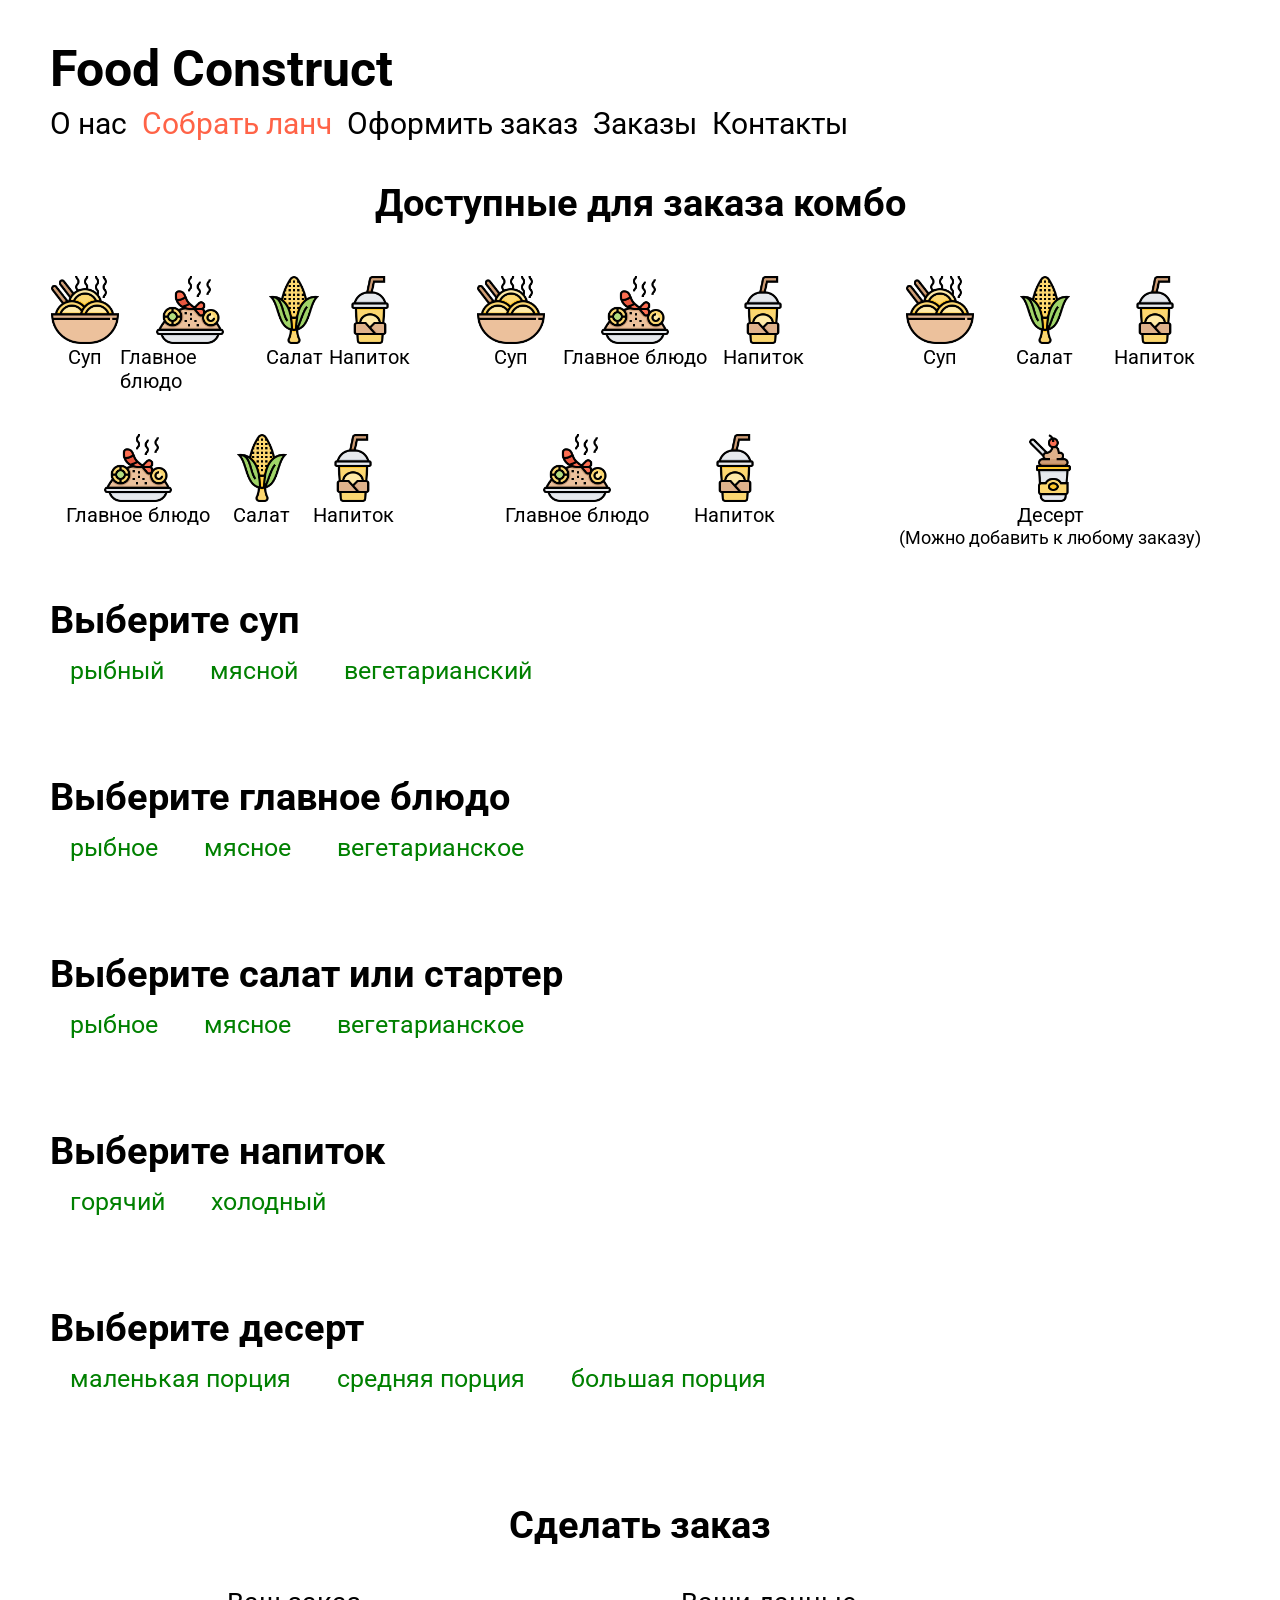
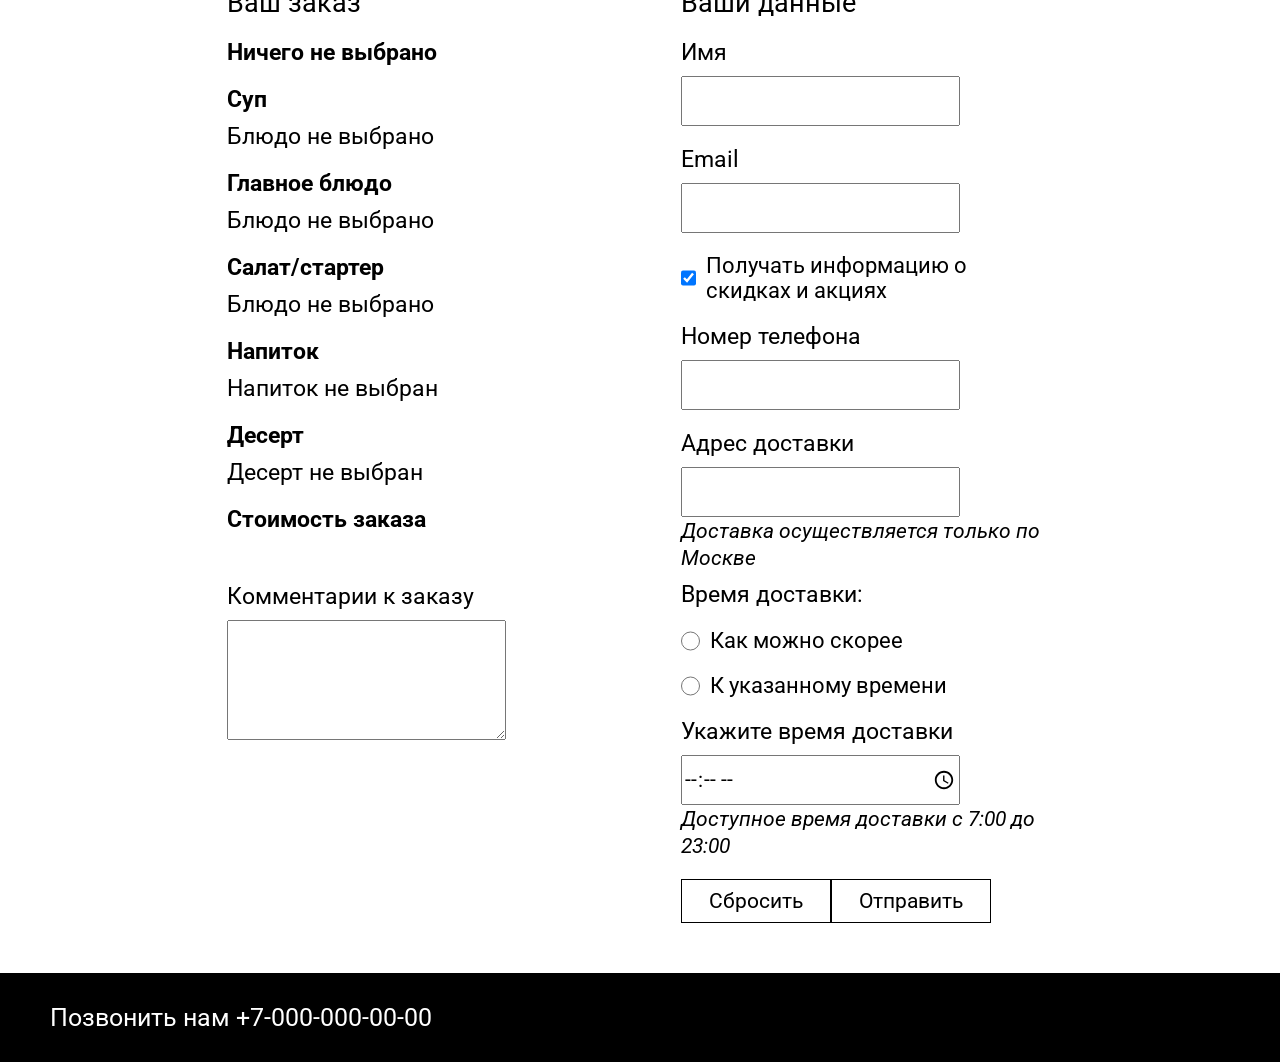
==== commit c5e7d683: "laba 7" ====
--- a/make_lunch.html
+++ b/make_lunch.html
@@ -15,13 +15,14 @@
     <nav>
         <a href="./index.html">О нас</a>
         <a class="active" href="./make_lunch.html">Собрать ланч</a>
+        <a href="./order.html">Оформить заказ</a>
         <a href="#popular">Заказы</a>
         <a href="#contacts">Контакты</a>
     </nav>
   </header>
   <main>
     <div id="notific">
-      <p id="notific_text">gg</p>
+      <p id="notific_text"></p>
       <button id="notific_button">Окей</button>
     </div>
     <h2 class="options_title">Доступные для заказа комбо</h2>
@@ -120,7 +121,7 @@
         <button class="filter_button" data-kind="meat" data-active="false">мясное</button>
         <button class="filter_button" data-kind="veg" data-active="false">вегетарианское</button>
       </div>
-      <div class="dish" id="dish_main_dish">
+      <div class="dish" id="dish_main-course">
       </div>
     </section>
     <section>
@@ -130,7 +131,7 @@
         <button class="filter_button" data-kind="meat" data-active="false">мясное</button>
         <button class="filter_button" data-kind="veg" data-active="false">вегетарианское</button>
       </div>
-      <div class="dish" id="dish_salad_starter">
+      <div class="dish" id="dish_salad">
       </div>
     </section>
     <section>
@@ -170,15 +171,15 @@
               <label for="main_dish">
                 <div>
                   <b><p>Главное блюдо</p></b>
-                  <p id="no_main_dish">Блюдо не выбрано</p>
-                  <input id="order_main_dish_value" type="hidden" name="order_main_dish" value="">
+                  <p id="no_main-course">Блюдо не выбрано</p>
+                  <input id="order_main-course_value" type="hidden" name="order_main-course" value="">
                 </div>
               </label>
               <label for="salad_starter">
                 <div>
                   <b><p>Салат/стартер</p></b>
-                  <p id="no_salad_starter">Блюдо не выбрано</p>
-                  <input id="order_salad_starter_value" type="hidden" name="order_salad_starter" value="">
+                  <p id="no_salad">Блюдо не выбрано</p>
+                  <input id="order_salad_value" type="hidden" name="order_salad" value="">
                 </div>
               </label>
               <label for="drink">
@@ -261,5 +262,6 @@
   </footer>
   <script type="module" src="make_lunch.js"></script>
   <script type="module" src="notifications.js"></script>
+  <script type="module" src="load_dishes.js"></script>
 </body>
 </html>
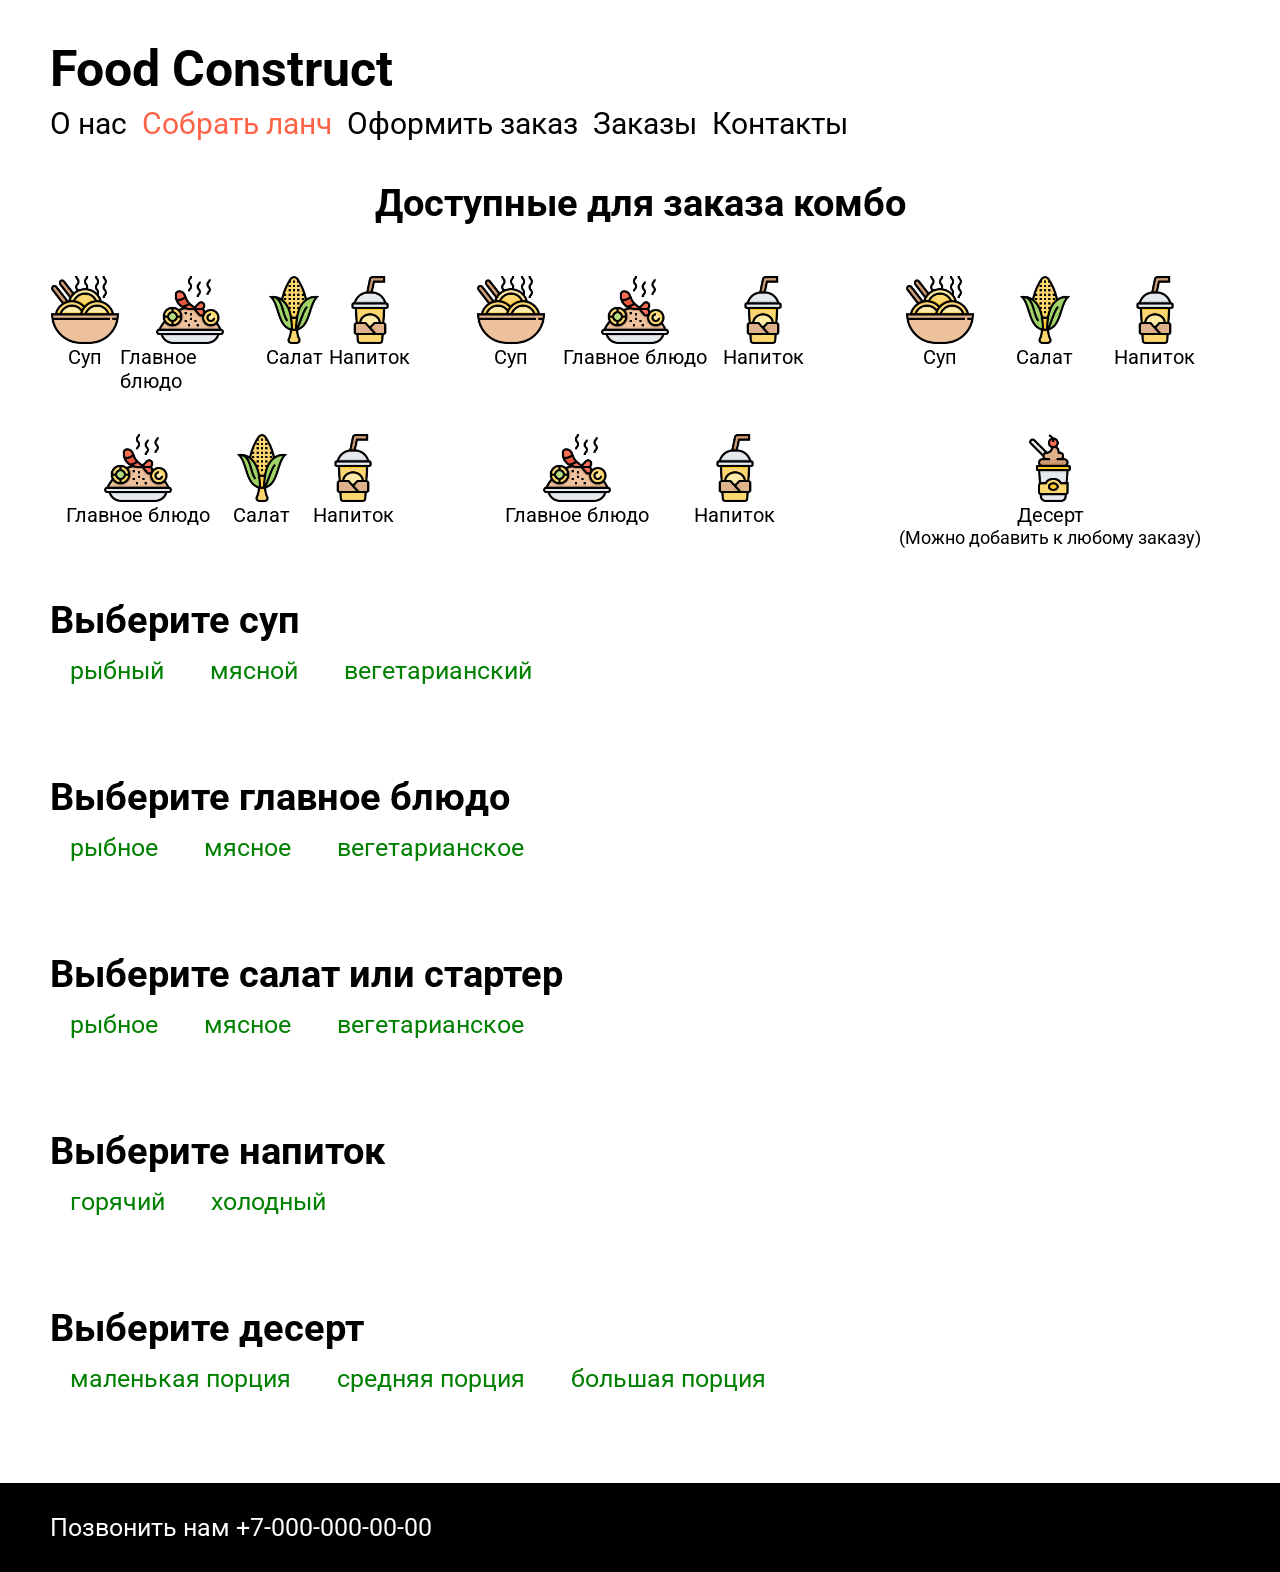
==== commit 606ffaee: "laba 8" ====
--- a/make_lunch.html
+++ b/make_lunch.html
@@ -21,10 +21,6 @@
     </nav>
   </header>
   <main>
-    <div id="notific">
-      <p id="notific_text"></p>
-      <button id="notific_button">Окей</button>
-    </div>
     <h2 class="options_title">Доступные для заказа комбо</h2>
     <div class="options">
       <div class="lunch_options">
@@ -147,121 +143,23 @@
       <h2>Выберите десерт</h2>
       <div>
         <button class="filter_button" data-kind="small" data-active="false">маленькая порция</button>
-        <button class="filter_button" data-kind="average" data-active="false">средняя порция</button>
-        <button class="filter_button" data-kind="big" data-active="false">большая порция</button>
+        <button class="filter_button" data-kind="medium" data-active="false">средняя порция</button>
+        <button class="filter_button" data-kind="large" data-active="false">большая порция</button>
       </div>
       <div class="dish" id="dish_dessert">
       </div>
     </section>
-    <form action="https://httpbin.org/post" method="post">
-      <div class="create_order">
-        <h2>Сделать заказ</h2>
-        <div class="block_create_order">
-          <div class="info">
-            <p class="order_and_data">Ваш заказ</p>
-            <b><p id="no_dishes" class="no_dishes">Ничего не выбрано</p></b>
-            <div id="orders">
-              <label for="soup">
-                <div>
-                  <b><p>Суп</p></b>
-                  <p id="no_soup">Блюдо не выбрано</p>
-                  <input id="order_soup_value" type="hidden" name="order_soup" value="">
-                </div>
-              </label>
-              <label for="main_dish">
-                <div>
-                  <b><p>Главное блюдо</p></b>
-                  <p id="no_main-course">Блюдо не выбрано</p>
-                  <input id="order_main-course_value" type="hidden" name="order_main-course" value="">
-                </div>
-              </label>
-              <label for="salad_starter">
-                <div>
-                  <b><p>Салат/стартер</p></b>
-                  <p id="no_salad">Блюдо не выбрано</p>
-                  <input id="order_salad_value" type="hidden" name="order_salad" value="">
-                </div>
-              </label>
-              <label for="drink">
-                <div>
-                  <b><p>Напиток</p></b>
-                  <p id="no_drink">Напиток не выбран</p>
-                  <input id="order_drink_value" type="hidden" name="order_drink" value="">
-                </div>
-              </label>
-              <label for="dessert">
-                <div>
-                  <b><p>Десерт</p></b>
-                  <p id="no_dessert">Десерт не выбран</p>
-                  <input id="order_dessert_value" type="hidden" name="order_dessert" value="">
-                </div>
-              </label>
-              <label for="order_price_value">
-                <div>
-                  <b><p>Стоимость заказа</p></b>
-                  <p id="order_price"></p>
-                  <input id="order_price_value" type="hidden" name="order_price" value="">
-                </div>
-              </label>
-            </div>
-            <label for="comments">
-              <p class="comments">Комментарии к заказу</p>
-              <textarea name="comments" id="comments"></textarea>
-            </label>
-          </div>
-          <div class="info">
-            <p class="order_and_data">Ваши данные</p>
-            <label for="name">
-              <p>Имя</p>
-              <input type="text" id="name" name="name" required>
-            </label>
-            <label for="email">
-              <p>Email</p>
-              <input type="email" id="email" name="email" required>
-            </label>
-            <label class="checkbox_radio" for="information">
-              <input type="checkbox" id="information" name="information" checked>
-              <p>Получать информацию о скидках и акциях</p>
-            </label>
-            <label for="phone">
-              <p>Номер телефона </p>
-              <input type="tel" id="phone" name="phone" required>
-            </label>
-            <label for="address">
-              <p>Адрес доставки</p>
-              <input type="text" id="address" name="address" required>
-              <p><em>Доставка осуществляется только по Москве</em></p>
-            </label>
-            <div class="time">
-              <p>Время доставки:</p>
-              <label class="checkbox_radio" for="radio_1">
-                <input name="time" type="radio" id="radio_1" required>
-                <p>Как можно скорее</p>
-              </label>
-              <label class="checkbox_radio" for="radio_2">
-                <input name="time" type="radio" id="radio_2" required>
-                <p>К указанному времени</p>
-              </label>
-            </div>
-            <label for="time_delivery">
-              <p>Укажите время доставки</p>
-              <input type="time" name="time_delivery" id="time_delivery" min="07:00" max="23:00" step="300" required>
-              <p><em>Доступное время доставки с 7:00 до 23:00</em></p>
-            </label>
-            <div class="order_buttons">
-              <button type="reset" class="form_button">Сбросить</button>
-              <button type="submit" class="form_button" id="submit_button">Отправить</button>
-            </div>
-          </div>
-        </div>
-      </div>
-    </form>
     </main>
+    <div id="make_order">
+      <p id="make_order_price"></p>
+      <a href="./order.html"><button id="make_order_button" disabled>Перейти к оформлению</button></a>
+    </div>
   <footer id="contacts">
     <p>Позвонить нам +7-000-000-00-00</p>
   </footer>
   <script type="module" src="make_lunch.js"></script>
   <script type="module" src="notifications.js"></script>
   <script type="module" src="load_dishes.js"></script>
+  <script type="module" src="make_order.js"></script>
 </body>
 </html>
--- a/styles/make_lunch.css
+++ b/styles/make_lunch.css
@@ -288,6 +288,26 @@
   font-size: 2.5rem;
 }
 
+#make_order {
+  position:sticky;
+  bottom: 0;
+  display: flex;
+  justify-content: space-between;
+  background-color: rgba(186, 184, 184, 0.6);
+  padding: 1rem 4rem;
+  align-items: center;
+  display: none;
+}
+
+#make_order_button {
+  background-color:rgb(217, 211, 203, 0.4);
+  padding: 1rem 3rem;
+  border-radius: 10px;
+  cursor: pointer;
+  border: 0;
+  font-size: 2.5rem;
+}
+
 @media screen and (max-width: 800px ) {
   .dish {
     grid-template-columns: 1fr;
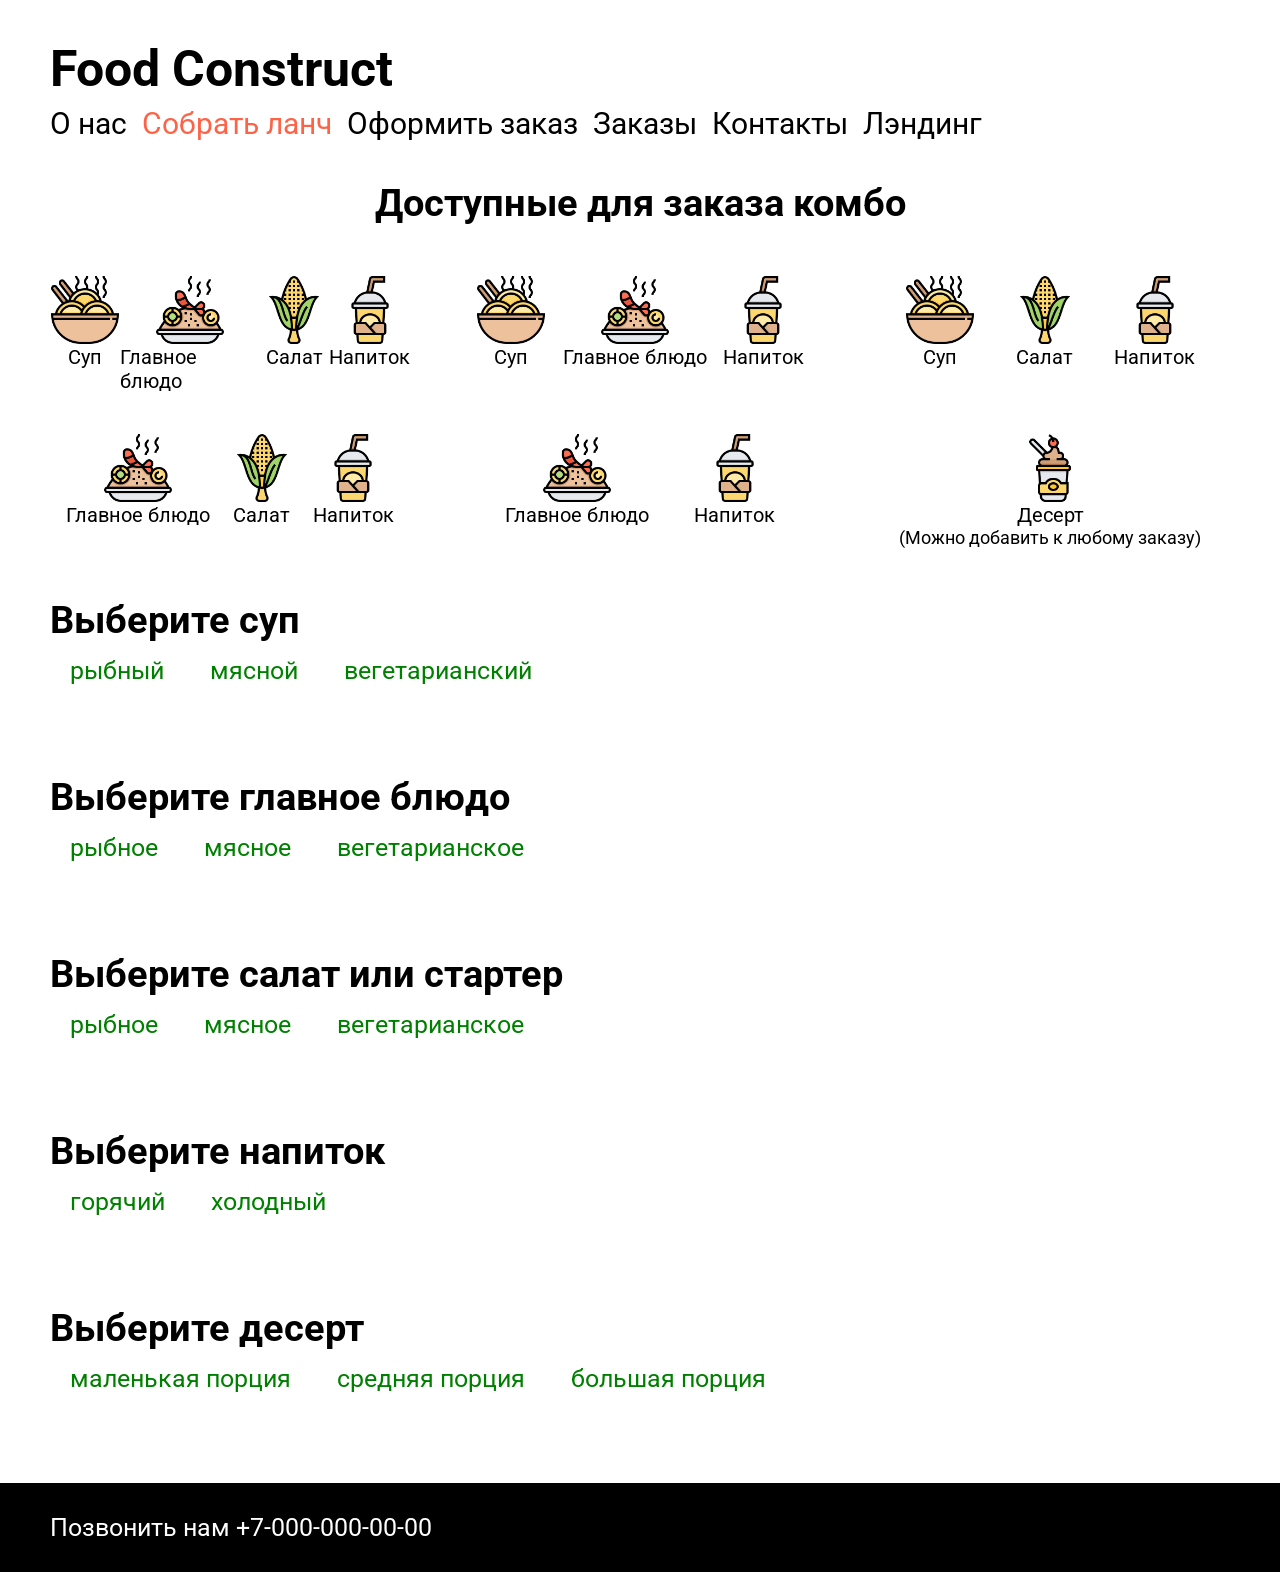
==== commit b60ab2e9: "laba 10" ====
--- a/make_lunch.html
+++ b/make_lunch.html
@@ -16,8 +16,9 @@
         <a href="./index.html">О нас</a>
         <a class="active" href="./make_lunch.html">Собрать ланч</a>
         <a href="./order.html">Оформить заказ</a>
-        <a href="#popular">Заказы</a>
+        <a href="./order_history.html">Заказы</a>
         <a href="#contacts">Контакты</a>
+        <a href="./lending.html">Лэндинг</a>
     </nav>
   </header>
   <main>
@@ -160,6 +161,5 @@
   <script type="module" src="make_lunch.js"></script>
   <script type="module" src="notifications.js"></script>
   <script type="module" src="load_dishes.js"></script>
-  <script type="module" src="make_order.js"></script>
 </body>
 </html>
